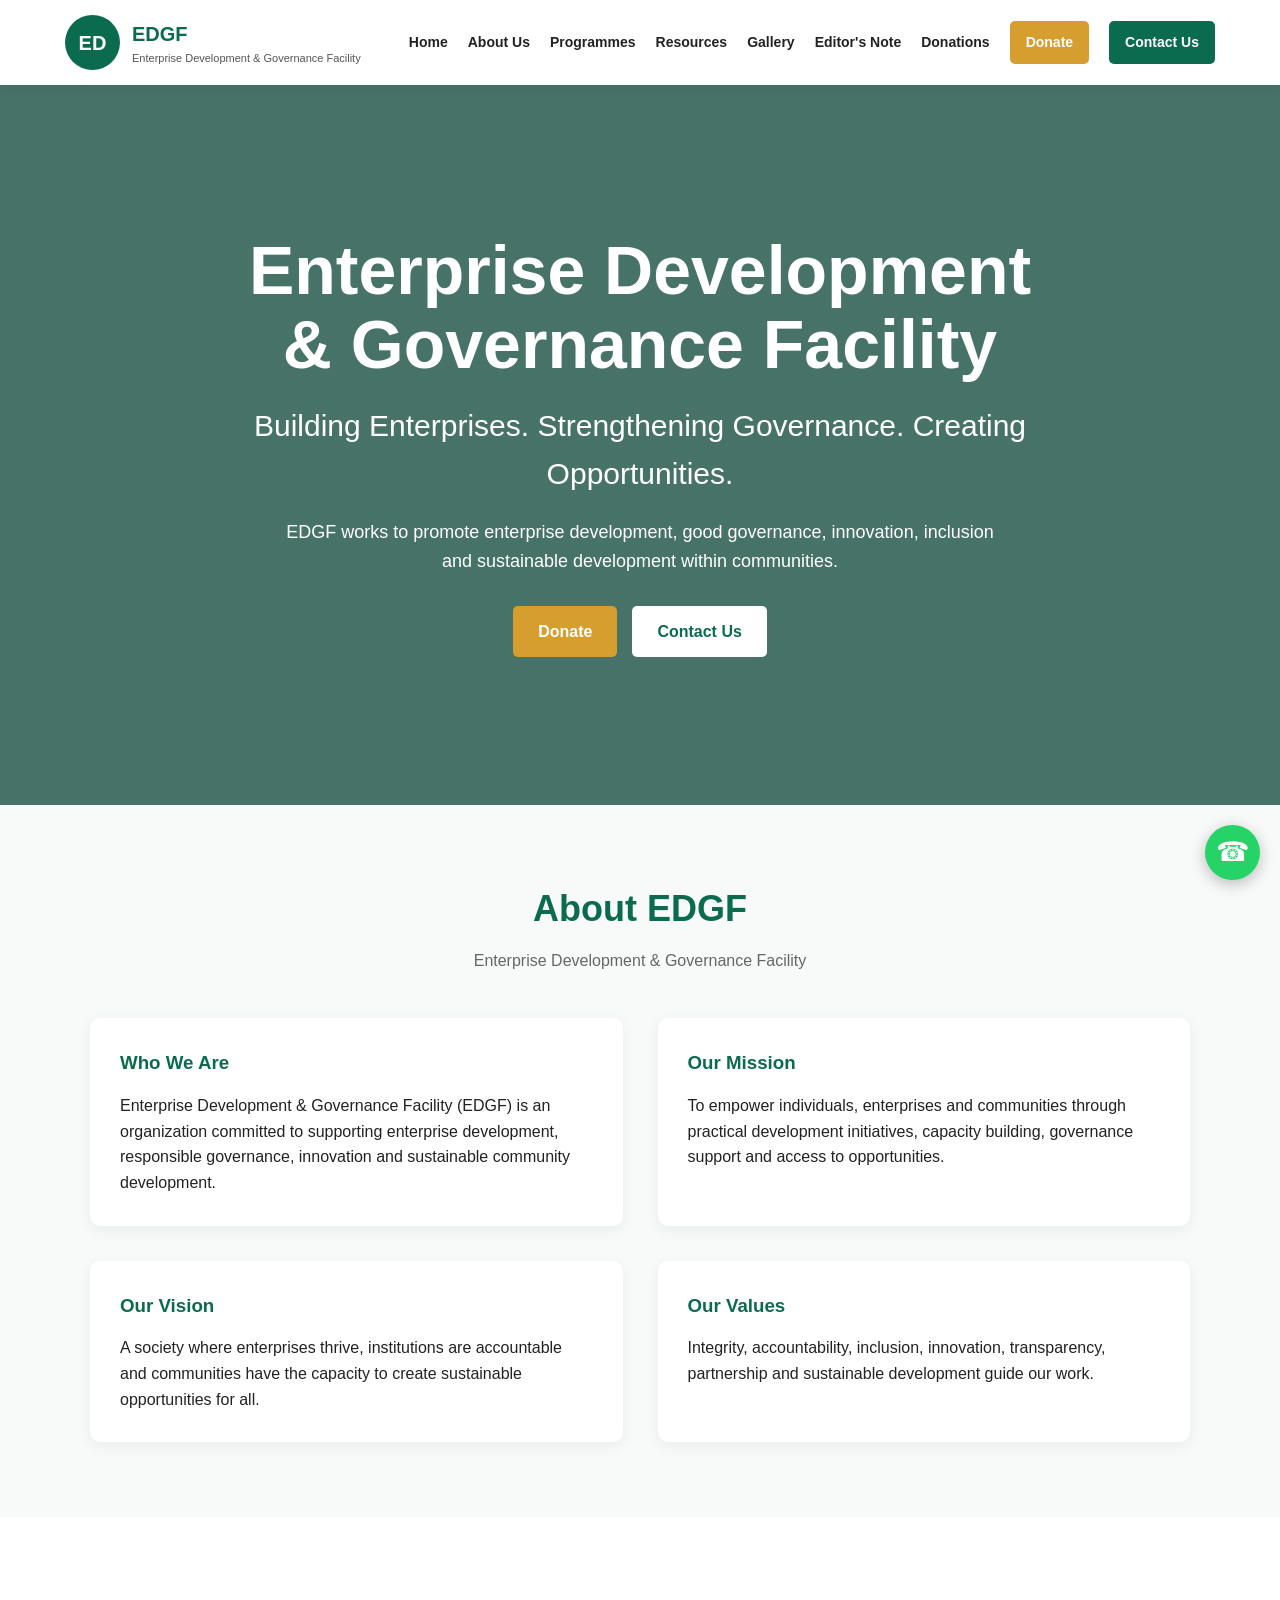
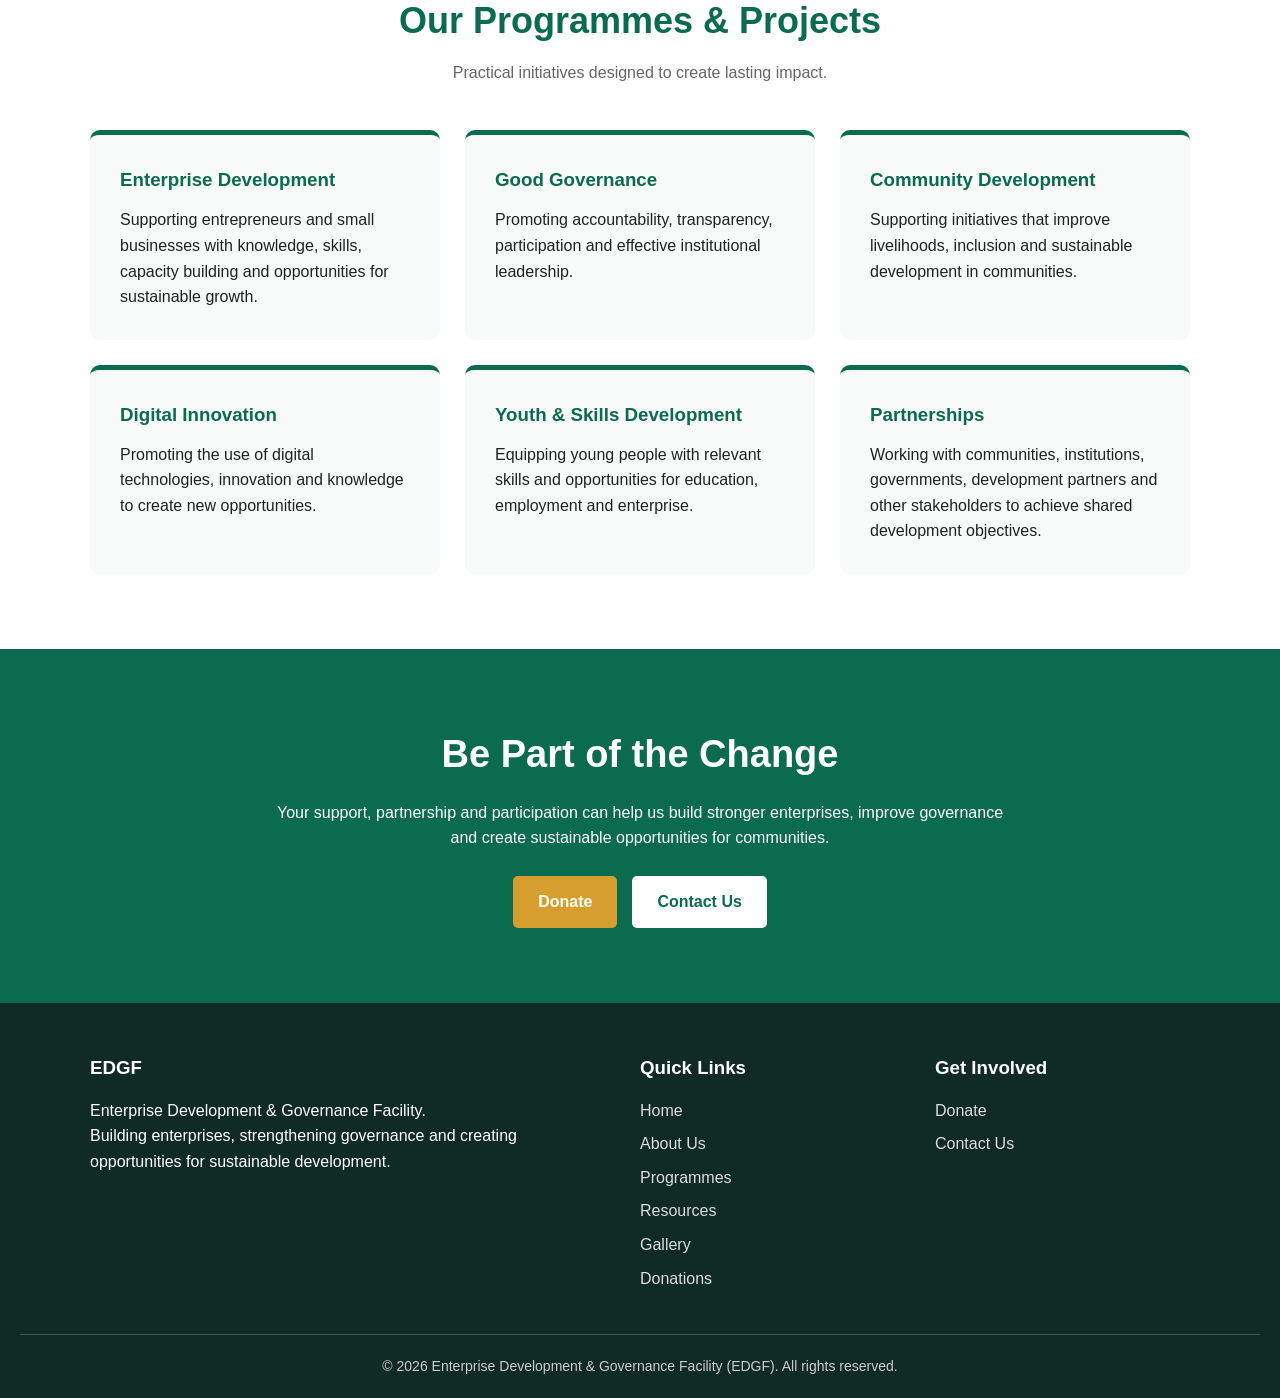
==== index.html @ 8c9f7e40 "Update index.html" ====
<!DOCTYPE html>
<html lang="en">
<head>
    <meta charset="UTF-8">
    <meta name="viewport" content="width=device-width, initial-scale=1.0">

    <title>Enterprise Development & Governance Facility | EDGF</title>

    <meta name="description" content="Enterprise Development & Governance Facility - promoting enterprise development, good governance, innovation and sustainable community development.">

    <style>
        * {
            margin: 0;
            padding: 0;
            box-sizing: border-box;
        }

        html {
            scroll-behavior: smooth;
        }

        body {
            font-family: Arial, Helvetica, sans-serif;
            line-height: 1.6;
            color: #222;
            background: #ffffff;
        }

        /* =========================
           HEADER
        ========================= */

        header {
            background: #ffffff;
            position: sticky;
            top: 0;
            z-index: 1000;
            box-shadow: 0 2px 10px rgba(0,0,0,0.08);
        }

        .header-container {
            max-width: 1200px;
            margin: auto;
            padding: 15px 25px;
            display: flex;
            align-items: center;
            justify-content: space-between;
        }

        .logo-area {
            display: flex;
            align-items: center;
            gap: 12px;
        }

        .logo {
            width: 55px;
            height: 55px;
            border-radius: 50%;
            background: #0b6b4f;
            color: white;
            display: flex;
            align-items: center;
            justify-content: center;
            font-size: 20px;
            font-weight: bold;
        }

        .brand {
            font-size: 20px;
            font-weight: bold;
            color: #0b6b4f;
        }

        .brand span {
            display: block;
            font-size: 11px;
            color: #555;
            font-weight: normal;
        }

        /* =========================
           NAVIGATION
        ========================= */

        nav {
            display: flex;
            align-items: center;
            gap: 20px;
        }

        nav a {
            text-decoration: none;
            color: #222;
            font-weight: 600;
            font-size: 14px;
            transition: 0.3s;
        }

        nav a:hover {
            color: #0b6b4f;
        }

        .cta {
            padding: 10px 16px;
            border-radius: 5px;
            color: white !important;
        }

        .donate {
            background: #d69e2e;
        }

        .contact {
            background: #0b6b4f;
        }

        .menu-toggle {
            display: none;
            font-size: 28px;
            cursor: pointer;
            border: none;
            background: transparent;
        }

        /* =========================
           HERO
        ========================= */

        .hero {
            min-height: 80vh;
            background:
                linear-gradient(rgba(0,60,45,0.72), rgba(0,60,45,0.72)),
                url("https://images.unsplash.com/photo-1529156069898-49953e39b3ac?auto=format&fit=crop&w=1600&q=80")
                center/cover no-repeat;

            display: flex;
            align-items: center;
            text-align: center;
            color: white;
            padding: 70px 20px;
        }

        .hero-content {
            max-width: 850px;
            margin: auto;
        }

        .hero h1 {
            font-size: clamp(38px, 6vw, 68px);
            line-height: 1.1;
            margin-bottom: 20px;
        }

        .hero h2 {
            font-size: clamp(20px, 3vw, 30px);
            font-weight: normal;
            margin-bottom: 20px;
        }

        .hero p {
            font-size: 18px;
            max-width: 720px;
            margin: auto auto 30px;
        }

        .hero-buttons {
            display: flex;
            justify-content: center;
            gap: 15px;
            flex-wrap: wrap;
        }

        .hero-buttons a {
            display: inline-block;
            padding: 13px 25px;
            border-radius: 5px;
            text-decoration: none;
            font-weight: bold;
        }

        .hero-donate {
            background: #d69e2e;
            color: white;
        }

        .hero-contact {
            background: white;
            color: #0b6b4f;
        }

        /* =========================
           GENERAL SECTIONS
        ========================= */

        section {
            padding: 75px 20px;
        }

        .container {
            max-width: 1100px;
            margin: auto;
        }

        .section-title {
            text-align: center;
            margin-bottom: 45px;
        }

        .section-title h2 {
            font-size: 36px;
            color: #0b6b4f;
            margin-bottom: 10px;
        }

        .section-title p {
            color: #666;
        }

        /* =========================
           ABOUT
        ========================= */

        .about {
            background: #f7faf9;
        }

        .about-grid {
            display: grid;
            grid-template-columns: repeat(2, 1fr);
            gap: 35px;
        }

        .about-card {
            background: white;
            padding: 30px;
            border-radius: 10px;
            box-shadow: 0 4px 15px rgba(0,0,0,0.06);
        }

        .about-card h3 {
            color: #0b6b4f;
            margin-bottom: 15px;
        }

        /* =========================
           PROGRAMMES
        ========================= */

        .programmes-grid {
            display: grid;
            grid-template-columns: repeat(3, 1fr);
            gap: 25px;
        }

        .programme-card {
            padding: 30px;
            border-radius: 10px;
            background: #f7faf9;
            border-top: 5px solid #0b6b4f;
            transition: 0.3s;
        }

        .programme-card:hover {
            transform: translateY(-5px);
            box-shadow: 0 8px 20px rgba(0,0,0,0.08);
        }

        .programme-card h3 {
            color: #0b6b4f;
            margin-bottom: 12px;
        }

        /* =========================
           CALL TO ACTION
        ========================= */

        .cta-section {
            background: #0b6b4f;
            color: white;
            text-align: center;
        }

        .cta-section h2 {
            font-size: 38px;
            margin-bottom: 15px;
        }

        .cta-section p {
            max-width: 750px;
            margin: 0 auto 25px;
        }

        /* =========================
           FOOTER
        ========================= */

        footer {
            background: #102a24;
            color: white;
            padding: 50px 20px 20px;
        }

        .footer-grid {
            max-width: 1100px;
            margin: auto;
            display: grid;
            grid-template-columns: 2fr 1fr 1fr;
            gap: 40px;
        }

        footer h3 {
            margin-bottom: 15px;
        }

        footer a {
            color: #ddd;
            text-decoration: none;
            display: block;
            margin-bottom: 8px;
        }

        footer a:hover {
            color: white;
        }

        .copyright {
            text-align: center;
            border-top: 1px solid rgba(255,255,255,0.2);
            margin-top: 35px;
            padding-top: 20px;
            font-size: 14px;
            color: #ccc;
        }

        /* =========================
           WHATSAPP
        ========================= */

        .whatsapp {
            position: fixed;
            right: 20px;
            bottom: 20px;
            width: 55px;
            height: 55px;
            border-radius: 50%;
            background: #25D366;
            color: white;
            display: flex;
            align-items: center;
            justify-content: center;
            text-decoration: none;
            font-size: 27px;
            z-index: 2000;
            box-shadow: 0 4px 15px rgba(0,0,0,0.25);
        }

        /* =========================
           MOBILE
        ========================= */

        @media (max-width: 850px) {

            .menu-toggle {
                display: block;
            }

            nav {
                display: none;
                position: absolute;
                top: 85px;
                left: 0;
                width: 100%;
                background: white;
                padding: 20px;
                flex-direction: column;
                box-shadow: 0 5px 15px rgba(0,0,0,0.1);
            }

            nav.active {
                display: flex;
            }

            nav a {
                width: 100%;
                text-align: center;
                padding: 10px;
            }

            .about-grid,
            .programmes-grid {
                grid-template-columns: 1fr;
            }

            .footer-grid {
                grid-template-columns: 1fr;
                text-align: center;
            }

            .hero {
                min-height: 75vh;
            }

            .hero p {
                font-size: 16px;
            }
        }
    </style>
</head>

<body>

<!-- =========================
     HEADER
========================= -->

<header>

    <div class="header-container">

        <div class="logo-area">
            <div class="logo">ED</div>

            <div class="brand">
                EDGF
                <span>Enterprise Development & Governance Facility</span>
            </div>
        </div>

        <button class="menu-toggle" onclick="toggleMenu()">☰</button>

        <nav id="mainNav">

            <a href="index.html">Home</a>

            <a href="about.html">About Us</a>

            <a href="programmes.html">Programmes</a>

            <a href="resources.html">Resources</a>

            <a href="gallery.html">Gallery</a>
            
            <a href="editors-note.html">Editor's Note</a>

            <a href="donations.html">Donations</a>

            <a href="donations.html" class="cta donate">Donate</a>

            <a href="contact.html" class="cta contact">Contact Us</a>

        </nav>

    </div>

</header>


<!-- =========================
     HERO
========================= -->

<section class="hero" id="home">

    <div class="hero-content">

        <h1>Enterprise Development & Governance Facility</h1>

        <h2>Building Enterprises. Strengthening Governance. Creating Opportunities.</h2>

        <p>
            EDGF works to promote enterprise development, good governance,
            innovation, inclusion and sustainable development within communities.
        </p>

        <div class="hero-buttons">

            <a href="donations.html" class="hero-donate">
                Donate
            </a>

            <a href="contact.html" class="hero-contact">
                Contact Us
            </a>

        </div>

    </div>

</section>


<!-- =========================
     ABOUT
========================= -->

<section class="about">

    <div class="container">

        <div class="section-title">
            <h2>About EDGF</h2>

            <p>
                Enterprise Development & Governance Facility
            </p>
        </div>

        <div class="about-grid">

            <div class="about-card">

                <h3>Who We Are</h3>

                <p>
                    Enterprise Development & Governance Facility (EDGF)
                    is an organization committed to supporting enterprise
                    development, responsible governance, innovation and
                    sustainable community development.
                </p>

            </div>

            <div class="about-card">

                <h3>Our Mission</h3>

                <p>
                    To empower individuals, enterprises and communities
                    through practical development initiatives, capacity
                    building, governance support and access to opportunities.
                </p>

            </div>

            <div class="about-card">

                <h3>Our Vision</h3>

                <p>
                    A society where enterprises thrive, institutions are
                    accountable and communities have the capacity to create
                    sustainable opportunities for all.
                </p>

            </div>

            <div class="about-card">

                <h3>Our Values</h3>

                <p>
                    Integrity, accountability, inclusion, innovation,
                    transparency, partnership and sustainable development
                    guide our work.
                </p>

            </div>

        </div>

    </div>

</section>


<!-- =========================
     PROGRAMMES
========================= -->

<section>

    <div class="container">

        <div class="section-title">

            <h2>Our Programmes & Projects</h2>

            <p>
                Practical initiatives designed to create lasting impact.
            </p>

        </div>

        <div class="programmes-grid">

            <div class="programme-card">

                <h3>Enterprise Development</h3>

                <p>
                    Supporting entrepreneurs and small businesses with
                    knowledge, skills, capacity building and opportunities
                    for sustainable growth.
                </p>

            </div>

            <div class="programme-card">

                <h3>Good Governance</h3>

                <p>
                    Promoting accountability, transparency, participation
                    and effective institutional leadership.
                </p>

            </div>

            <div class="programme-card">

                <h3>Community Development</h3>

                <p>
                    Supporting initiatives that improve livelihoods,
                    inclusion and sustainable development in communities.
                </p>

            </div>

            <div class="programme-card">

                <h3>Digital Innovation</h3>

                <p>
                    Promoting the use of digital technologies, innovation
                    and knowledge to create new opportunities.
                </p>

            </div>

            <div class="programme-card">

                <h3>Youth & Skills Development</h3>

                <p>
                    Equipping young people with relevant skills and
                    opportunities for education, employment and enterprise.
                </p>

            </div>

            <div class="programme-card">

                <h3>Partnerships</h3>

                <p>
                    Working with communities, institutions, governments,
                    development partners and other stakeholders to achieve
                    shared development objectives.
                </p>

            </div>

        </div>

    </div>

</section>


<!-- =========================
     CALL TO ACTION
========================= -->

<section class="cta-section">

    <div class="container">

        <h2>Be Part of the Change</h2>

        <p>
            Your support, partnership and participation can help us build
            stronger enterprises, improve governance and create sustainable
            opportunities for communities.
        </p>

        <div class="hero-buttons">

            <a href="donations.html" class="hero-donate">
                Donate
            </a>

            <a href="contact.html" class="hero-contact">
                Contact Us
            </a>

        </div>

    </div>

</section>


<!-- =========================
     FOOTER
========================= -->

<footer>

    <div class="footer-grid">

        <div>

            <h3>EDGF</h3>

            <p>
                Enterprise Development & Governance Facility.
            </p>

            <p>
                Building enterprises, strengthening governance and creating
                opportunities for sustainable development.
            </p>

        </div>


        <div>

            <h3>Quick Links</h3>

            <a href="index.html">Home</a>

            <a href="about.html">About Us</a>

            <a href="programmes.html">Programmes</a>

            <a href="resources.html">Resources</a>

            <a href="gallery.html">Gallery</a>

            <a href="donations.html">Donations</a>

        </div>


        <div>

            <h3>Get Involved</h3>

            <a href="donations.html">Donate</a>

            <a href="contact.html">Contact Us</a>

        </div>

    </div>


    <div class="copyright">

        © 2026 Enterprise Development & Governance Facility (EDGF).
        All rights reserved.

    </div>

</footer>


<!-- =========================
     WHATSAPP
========================= -->

<a
    class="whatsapp"
    href="https://wa.me/"
    target="_blank"
    aria-label="Contact EDGF on WhatsApp"
>
    ☎
</a>


<!-- =========================
     JAVASCRIPT
========================= -->

<script>

function toggleMenu() {

    const nav = document.getElementById("mainNav");

    nav.classList.toggle("active");

}

</script>

</body>
</html>
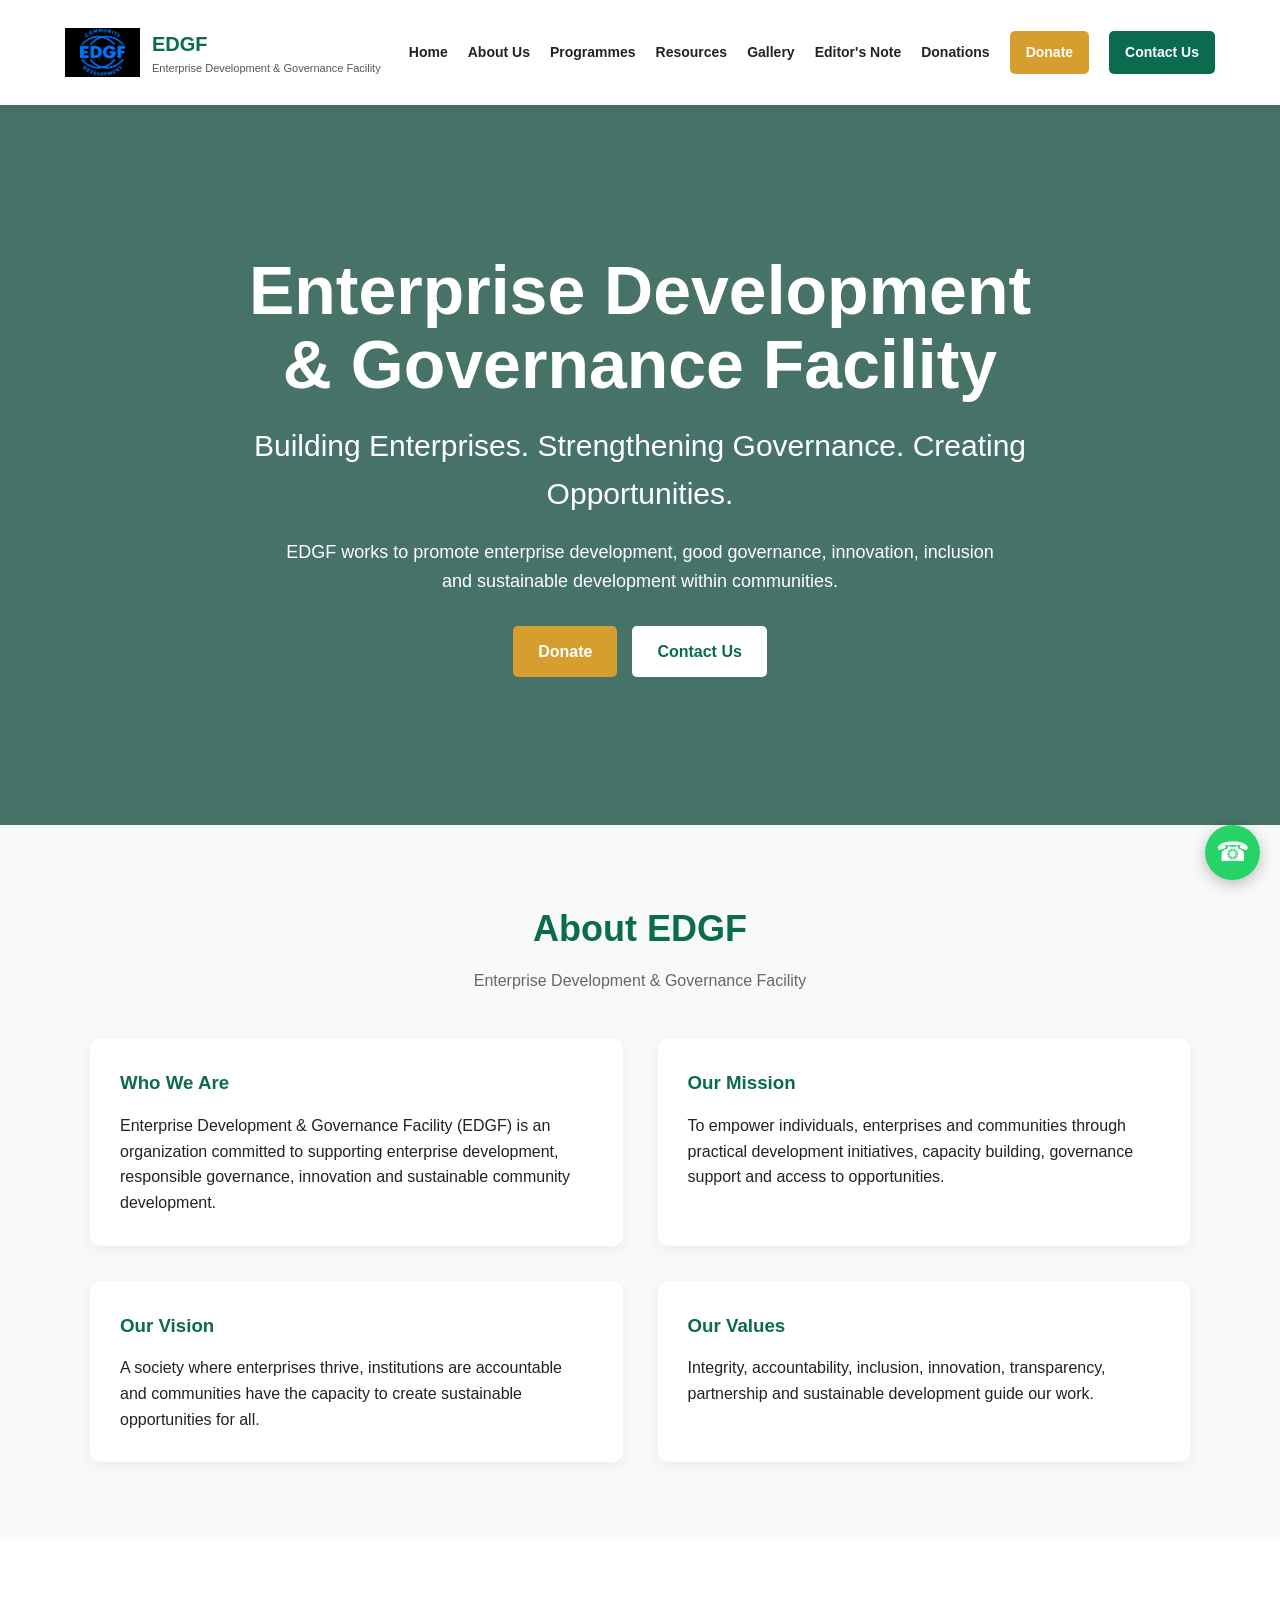
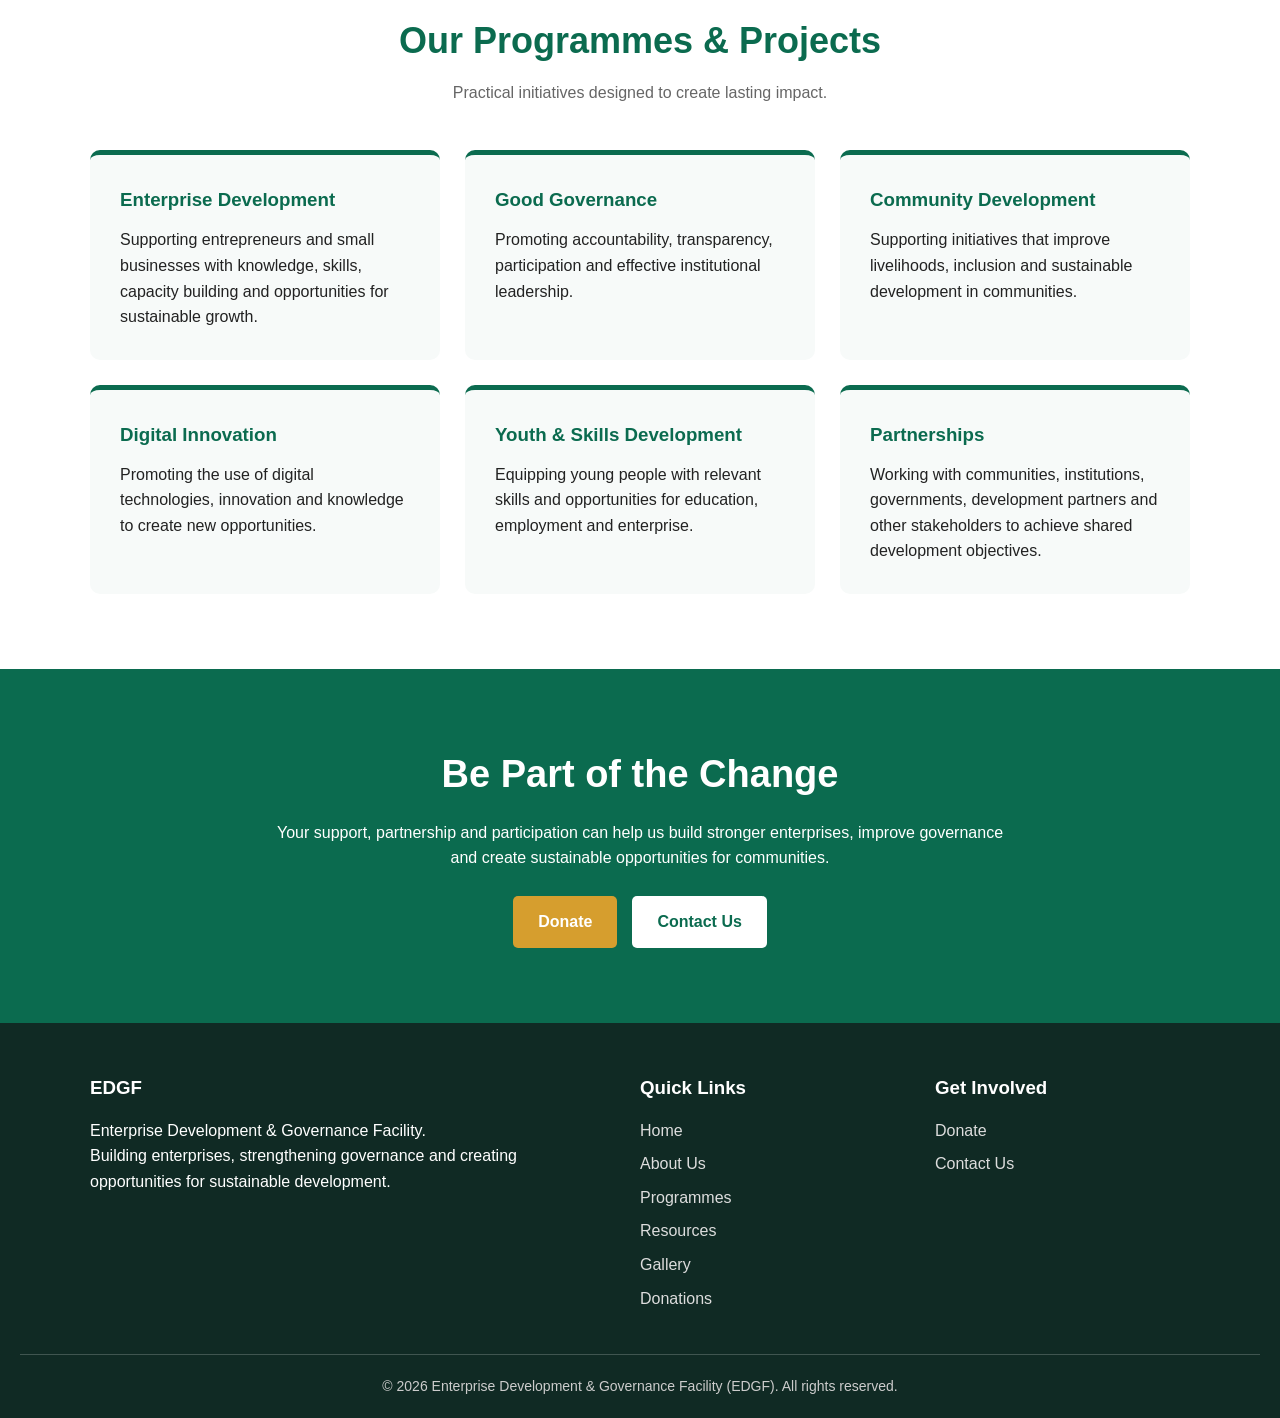
==== commit 0ceccebf: "Update index.html" ====
--- a/index.html
+++ b/index.html
@@ -1,4 +1,3 @@
-
 <!DOCTYPE html>
 <html lang="en">
 <head>
@@ -55,16 +54,10 @@
         }
 
         .logo {
-            width: 55px;
-            height: 55px;
-            border-radius: 50%;
-            background: #0b6b4f;
-            color: white;
-            display: flex;
-            align-items: center;
-            justify-content: center;
-            font-size: 20px;
-            font-weight: bold;
+            width: 75px;
+            height: 75px;
+            object-fit: contain;
+            display: block;
         }
 
         .brand {
@@ -420,12 +413,14 @@
     <div class="header-container">
 
         <div class="logo-area">
-            <div class="logo">ED</div>
+
+            <img src="edgf-logo.png" alt="EDGF Logo" class="logo">
 
             <div class="brand">
                 EDGF
                 <span>Enterprise Development & Governance Facility</span>
             </div>
+
         </div>
 
         <button class="menu-toggle" onclick="toggleMenu()">☰</button>
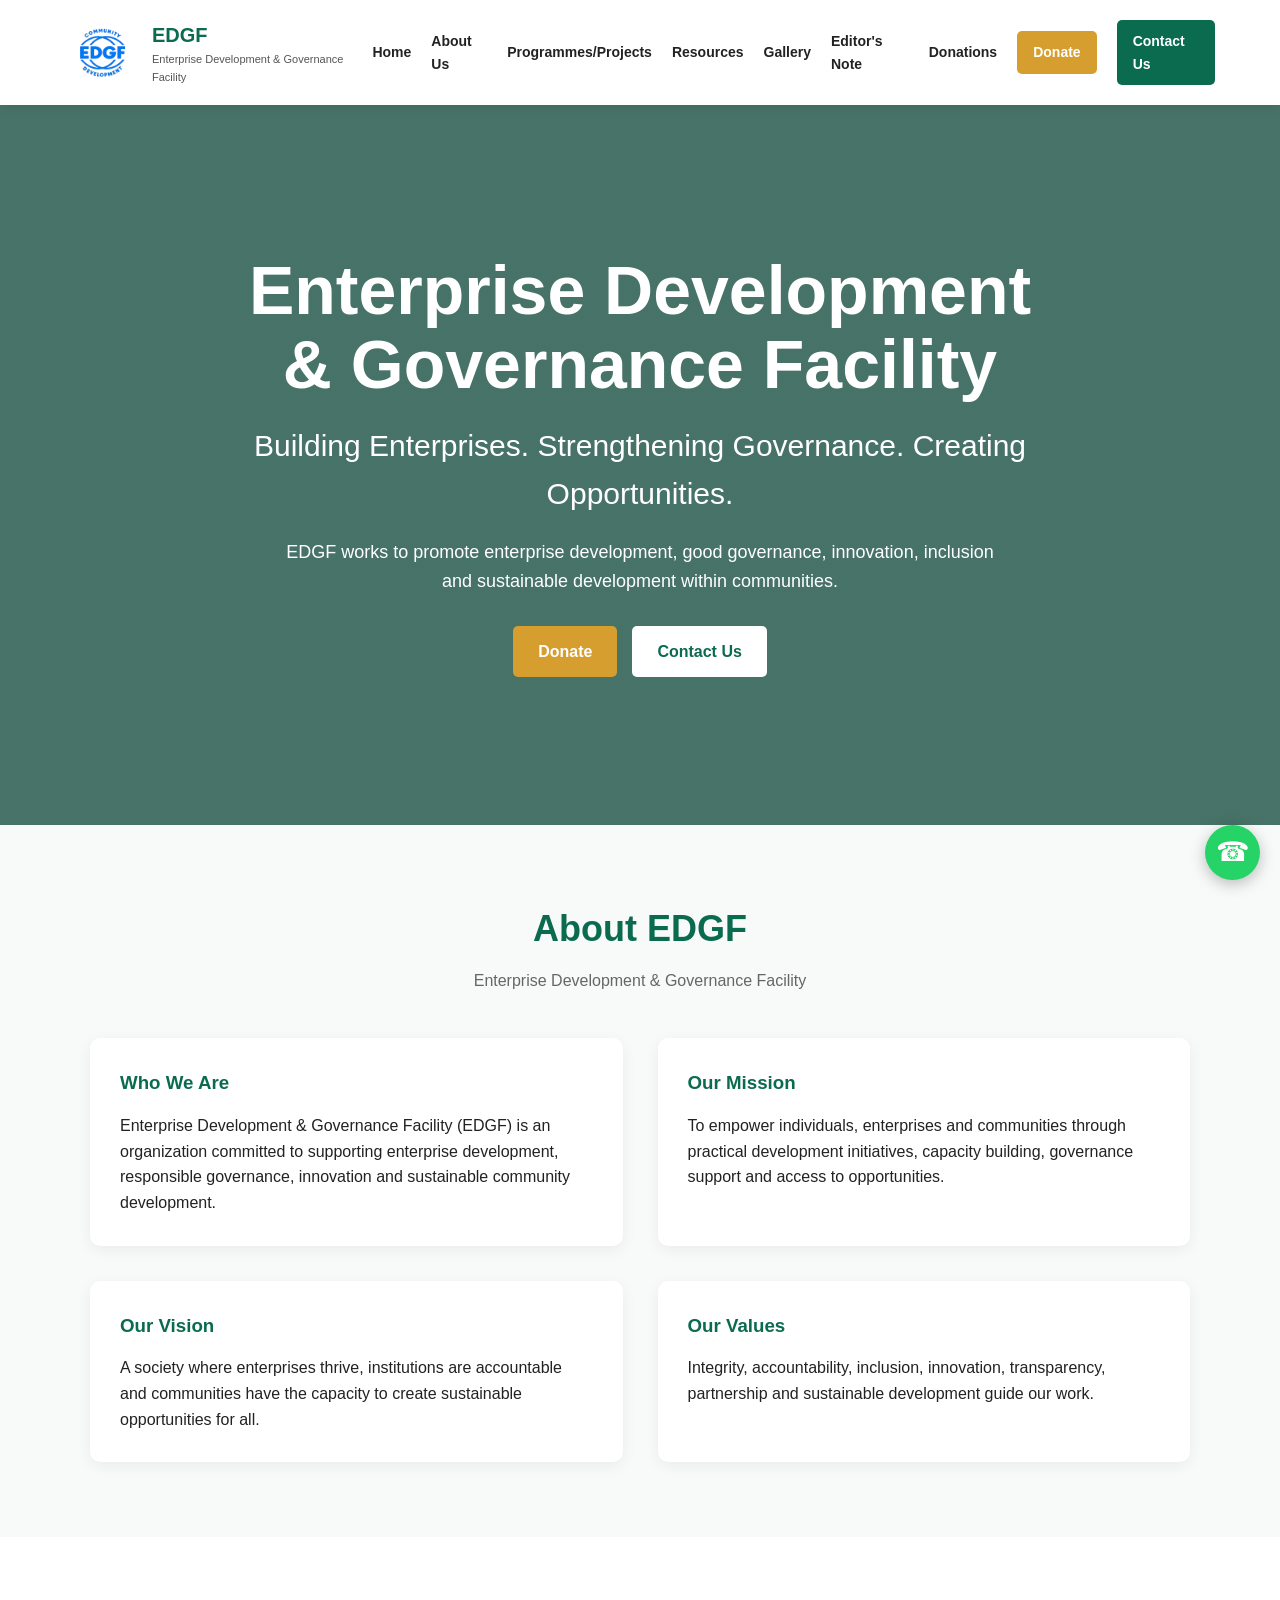
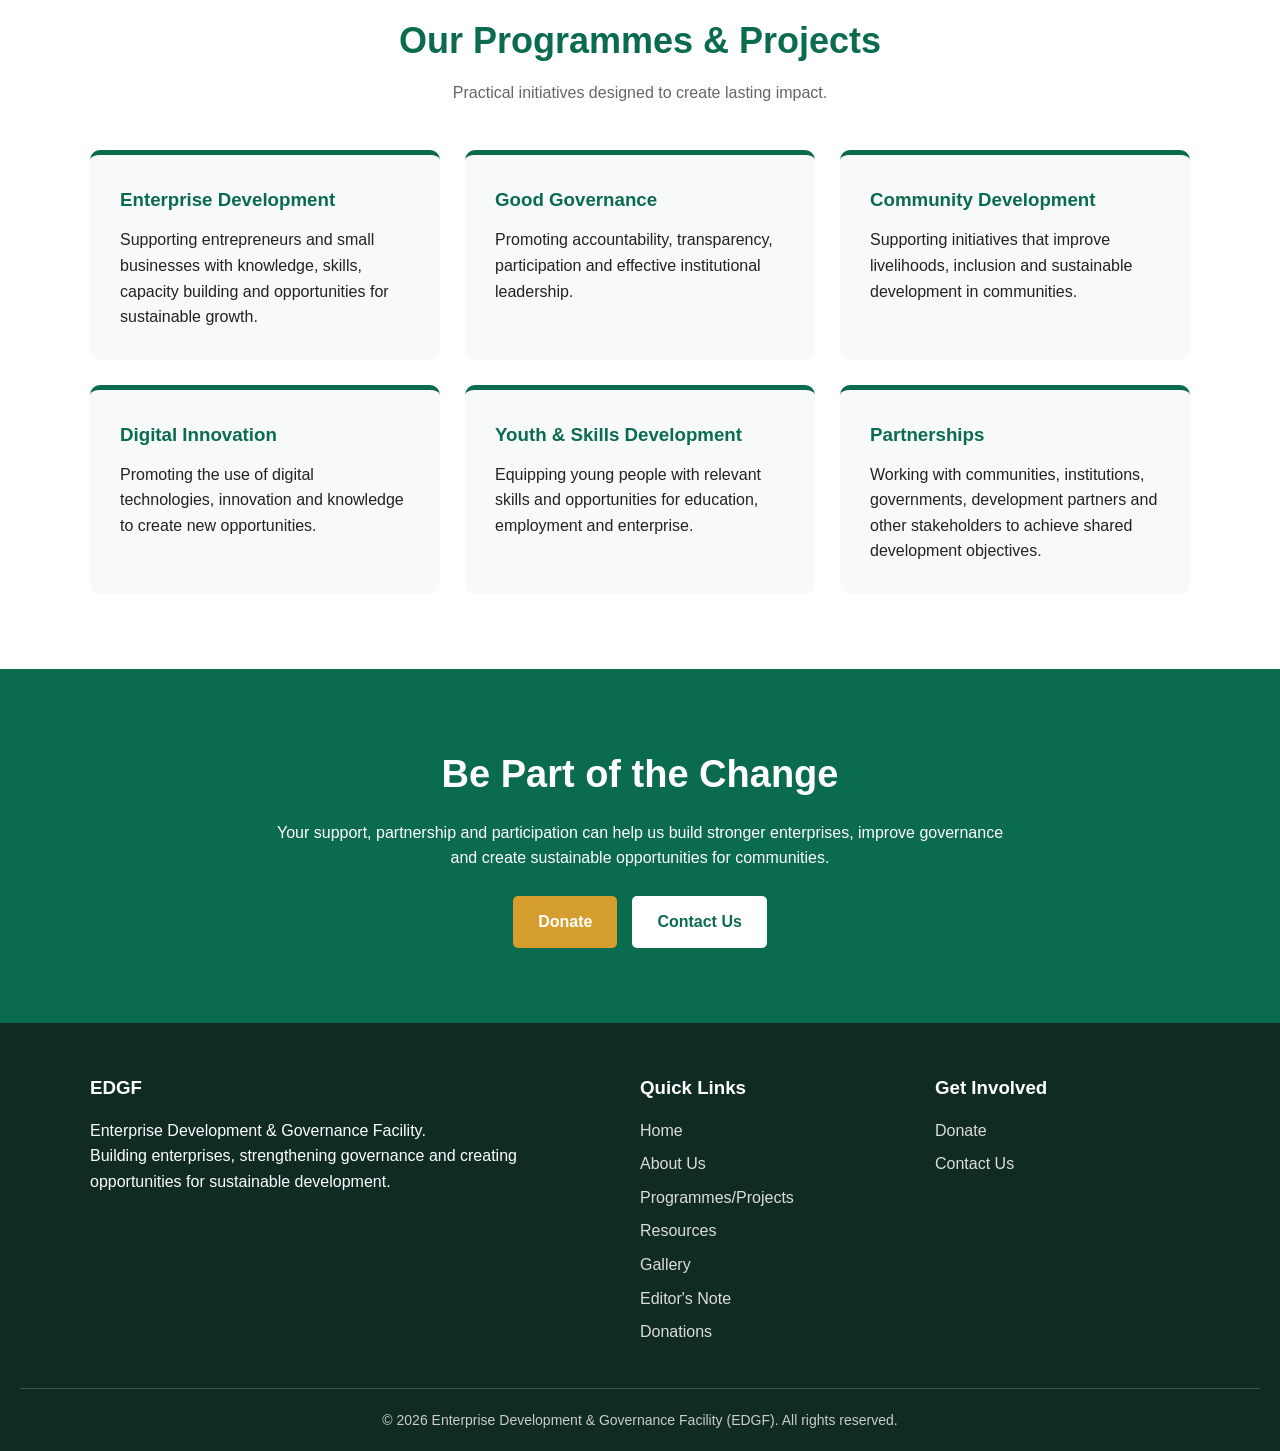
==== commit b4aa6aa5: "Update index.html" ====
--- a/index.html
+++ b/index.html
@@ -400,6 +400,7 @@
             }
         }
     </style>
+    <link rel="stylesheet" href="style.css">
 </head>
 
 <body>
@@ -408,48 +409,7 @@
      HEADER
 ========================= -->
 
-<header>
-
-    <div class="header-container">
-
-        <div class="logo-area">
-
-            <img src="edgf-logo.png" alt="EDGF Logo" class="logo">
-
-            <div class="brand">
-                EDGF
-                <span>Enterprise Development & Governance Facility</span>
-            </div>
-
-        </div>
-
-        <button class="menu-toggle" onclick="toggleMenu()">☰</button>
-
-        <nav id="mainNav">
-
-            <a href="index.html">Home</a>
-
-            <a href="about.html">About Us</a>
-
-            <a href="programmes.html">Programmes</a>
-
-            <a href="resources.html">Resources</a>
-
-            <a href="gallery.html">Gallery</a>
-            
-            <a href="editors-note.html">Editor's Note</a>
-
-            <a href="donations.html">Donations</a>
-
-            <a href="donations.html" class="cta donate">Donate</a>
-
-            <a href="contact.html" class="cta contact">Contact Us</a>
-
-        </nav>
-
-    </div>
-
-</header>
+<div id="header-placeholder"></div>
 
 
 <!-- =========================
@@ -692,66 +652,7 @@
      FOOTER
 ========================= -->
 
-<footer>
-
-    <div class="footer-grid">
-
-        <div>
-
-            <h3>EDGF</h3>
-
-            <p>
-                Enterprise Development & Governance Facility.
-            </p>
-
-            <p>
-                Building enterprises, strengthening governance and creating
-                opportunities for sustainable development.
-            </p>
-
-        </div>
-
-
-        <div>
-
-            <h3>Quick Links</h3>
-
-            <a href="index.html">Home</a>
-
-            <a href="about.html">About Us</a>
-
-            <a href="programmes.html">Programmes</a>
-
-            <a href="resources.html">Resources</a>
-
-            <a href="gallery.html">Gallery</a>
-
-            <a href="donations.html">Donations</a>
-
-        </div>
-
-
-        <div>
-
-            <h3>Get Involved</h3>
-
-            <a href="donations.html">Donate</a>
-
-            <a href="contact.html">Contact Us</a>
-
-        </div>
-
-    </div>
-
-
-    <div class="copyright">
-
-        © 2026 Enterprise Development & Governance Facility (EDGF).
-        All rights reserved.
-
-    </div>
-
-</footer>
+<div id="footer-placeholder"></div>
 
 
 <!-- =========================
@@ -772,17 +673,7 @@
      JAVASCRIPT
 ========================= -->
 
-<script>
-
-function toggleMenu() {
-
-    const nav = document.getElementById("mainNav");
-
-    nav.classList.toggle("active");
-
-}
-
-</script>
+<script src="script.js"></script>
 
 </body>
 </html>
--- a/style.css
+++ b/style.css
@@ -0,0 +1,171 @@
+/* =========================
+   CENTRAL EDGF HEADER
+========================= */
+
+header {
+    background: #ffffff;
+    position: sticky;
+    top: 0;
+    z-index: 1000;
+    box-shadow: 0 2px 10px rgba(0,0,0,0.08);
+}
+
+.header-container {
+    max-width: 1200px;
+    margin: auto;
+    padding: 15px 25px;
+    display: flex;
+    align-items: center;
+    justify-content: space-between;
+}
+
+.logo-area {
+    display: flex;
+    align-items: center;
+    gap: 12px;
+}
+
+.site-logo {
+    width: 75px;
+    height: 75px;
+    object-fit: contain;
+    display: block;
+}
+
+.brand {
+    font-size: 20px;
+    font-weight: bold;
+    color: #0b6b4f;
+}
+
+.brand span {
+    display: block;
+    font-size: 11px;
+    color: #555;
+    font-weight: normal;
+}
+
+/* =========================
+   NAVIGATION
+========================= */
+
+nav {
+    display: flex;
+    align-items: center;
+    gap: 20px;
+}
+
+nav a {
+    text-decoration: none;
+    color: #222;
+    font-weight: 600;
+    font-size: 14px;
+    transition: 0.3s;
+}
+
+nav a:hover {
+    color: #0b6b4f;
+}
+
+.cta {
+    padding: 10px 16px;
+    border-radius: 5px;
+    color: white !important;
+}
+
+.donate {
+    background: #d69e2e;
+}
+
+.contact {
+    background: #0b6b4f;
+}
+
+.menu-toggle {
+    display: none;
+    font-size: 28px;
+    cursor: pointer;
+    border: none;
+    background: transparent;
+}
+
+/* =========================
+   CENTRAL FOOTER
+========================= */
+
+footer {
+    background: #102a24;
+    color: white;
+    padding: 50px 20px 20px;
+}
+
+.footer-grid {
+    max-width: 1100px;
+    margin: auto;
+    display: grid;
+    grid-template-columns: 2fr 1fr 1fr;
+    gap: 40px;
+}
+
+footer h3 {
+    margin-bottom: 15px;
+}
+
+footer a {
+    color: #ddd;
+    text-decoration: none;
+    display: block;
+    margin-bottom: 8px;
+}
+
+footer a:hover {
+    color: white;
+}
+
+.copyright {
+    text-align: center;
+    border-top: 1px solid rgba(255,255,255,0.2);
+    margin-top: 35px;
+    padding-top: 20px;
+    font-size: 14px;
+    color: #ccc;
+}
+
+/* =========================
+   MOBILE HEADER
+========================= */
+
+@media (max-width: 850px) {
+
+    .menu-toggle {
+        display: block;
+    }
+
+    nav {
+        display: none;
+        position: absolute;
+        top: 105px;
+        left: 0;
+        width: 100%;
+        background: white;
+        padding: 20px;
+        flex-direction: column;
+        box-shadow: 0 5px 15px rgba(0,0,0,0.1);
+    }
+
+    nav.active {
+        display: flex;
+    }
+
+    nav a {
+        width: 100%;
+        text-align: center;
+        padding: 10px;
+    }
+
+    .footer-grid {
+        grid-template-columns: 1fr;
+        text-align: center;
+    }
+
+}
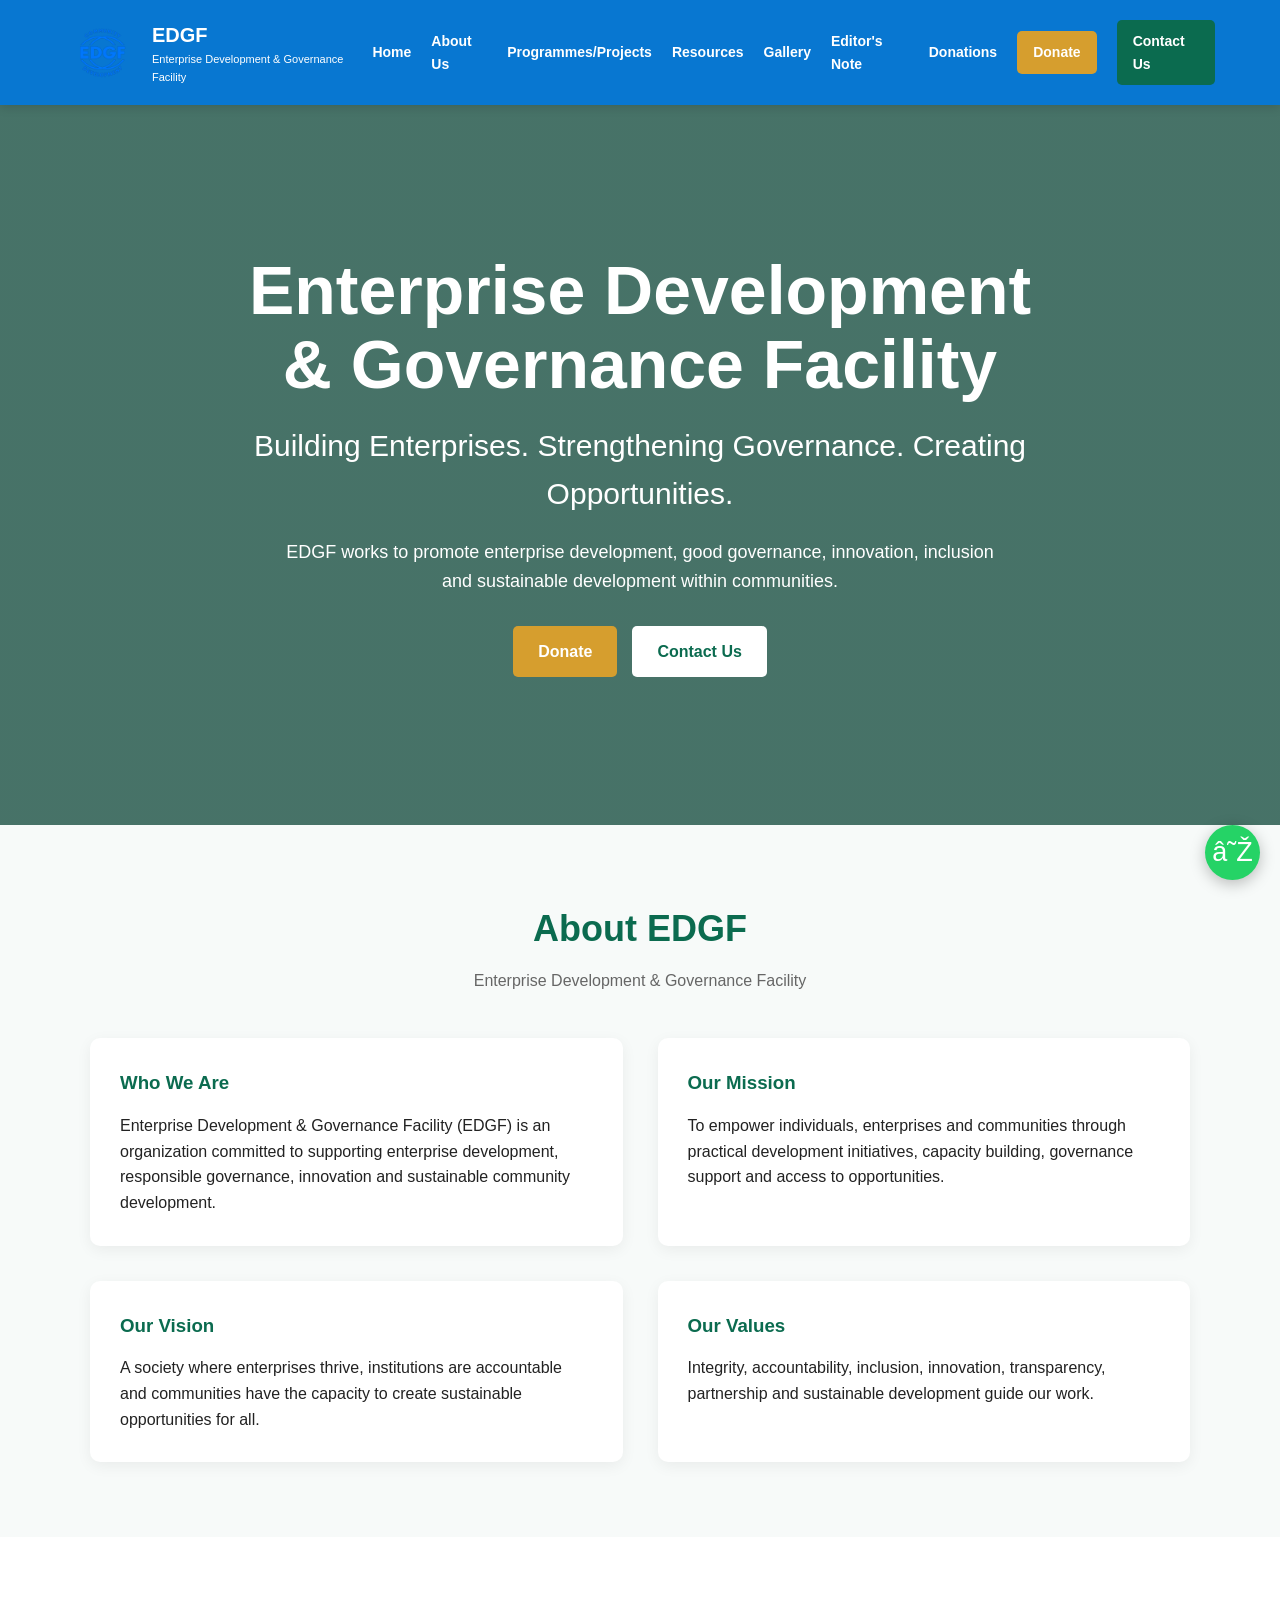
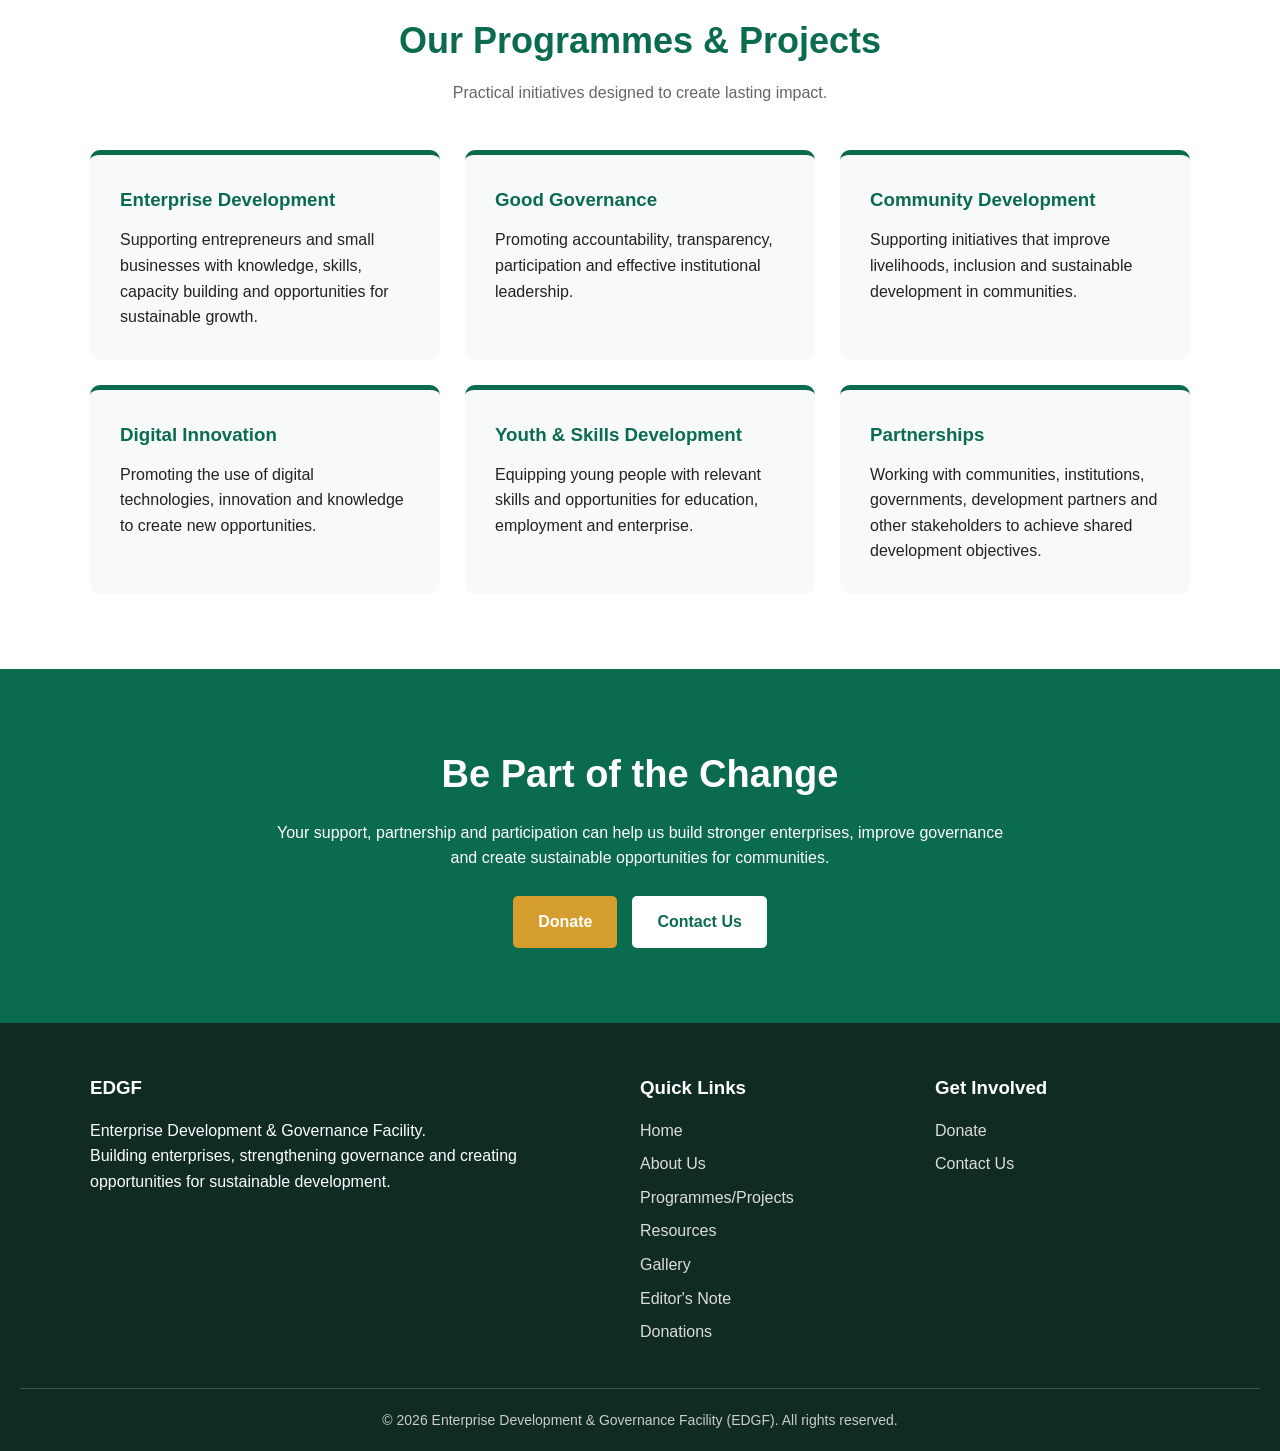
==== commit d570ee67: "Update index.html" ====
--- a/index.html
+++ b/index.html
@@ -1,5 +1,5 @@
 <!DOCTYPE html>
-<html lang="en">
+<html lang="en
 <head>
     <meta charset="UTF-8">
     <meta name="viewport" content="width=device-width, initial-scale=1.0">
--- a/style.css
+++ b/style.css
@@ -3,11 +3,11 @@
 ========================= */
 
 header {
-    background: #ffffff;
+    background: #0877D1;
     position: sticky;
     top: 0;
     z-index: 1000;
-    box-shadow: 0 2px 10px rgba(0,0,0,0.08);
+    box-shadow: 0 2px 10px rgba(0,0,0,0.15);
 }
 
 .header-container {
@@ -35,13 +35,13 @@
 .brand {
     font-size: 20px;
     font-weight: bold;
-    color: #0b6b4f;
+    color: white;
 }
 
 .brand span {
     display: block;
     font-size: 11px;
-    color: #555;
+    color: white;
     font-weight: normal;
 }
 
@@ -57,14 +57,14 @@
 
 nav a {
     text-decoration: none;
-    color: #222;
+    color: white;
     font-weight: 600;
     font-size: 14px;
     transition: 0.3s;
 }
 
 nav a:hover {
-    color: #0b6b4f;
+    color: #d69e2e;
 }
 
 .cta {
@@ -84,6 +84,7 @@
 .menu-toggle {
     display: none;
     font-size: 28px;
+    color: white;
     cursor: pointer;
     border: none;
     background: transparent;
@@ -147,10 +148,10 @@
         top: 105px;
         left: 0;
         width: 100%;
-        background: white;
+        background: #0877D1;
         padding: 20px;
         flex-direction: column;
-        box-shadow: 0 5px 15px rgba(0,0,0,0.1);
+        box-shadow: 0 5px 15px rgba(0,0,0,0.15);
     }
 
     nav.active {
@@ -161,6 +162,7 @@
         width: 100%;
         text-align: center;
         padding: 10px;
+        color: white;
     }
 
     .footer-grid {
@@ -168,4 +170,17 @@
         text-align: center;
     }
 
+    .site-logo {
+        width: 65px;
+        height: 65px;
+    }
+
+    .brand {
+        font-size: 17px;
+    }
+
+    .brand span {
+        font-size: 10px;
+    }
+
 }
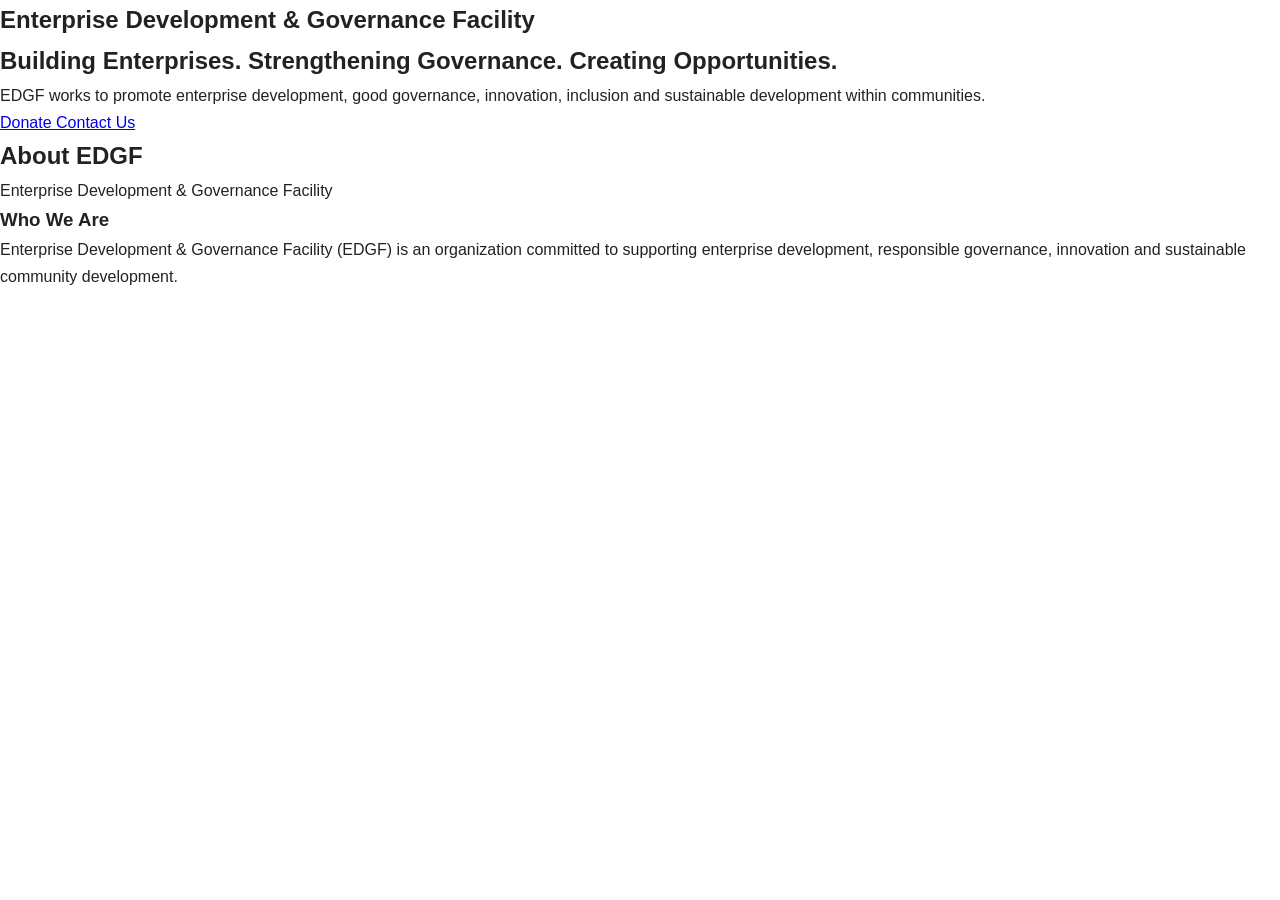
==== commit f33bdf15: "Update index.html" ====
--- a/index.html
+++ b/index.html
@@ -1,412 +1,28 @@
 <!DOCTYPE html>
-<html lang="en
+<html lang="en">
+
 <head>
+
     <meta charset="UTF-8">
-    <meta name="viewport" content="width=device-width, initial-scale=1.0">
+
+    <meta name="viewport"
+          content="width=device-width, initial-scale=1.0">
 
     <title>Enterprise Development & Governance Facility | EDGF</title>
 
-    <meta name="description" content="Enterprise Development & Governance Facility - promoting enterprise development, good governance, innovation and sustainable community development.">
+    <meta name="description"
+          content="Enterprise Development & Governance Facility - promoting enterprise development, good governance, innovation and sustainable community development.">
 
-    <style>
-        * {
-            margin: 0;
-            padding: 0;
-            box-sizing: border-box;
-        }
+    <link rel="stylesheet" href="style.css">
 
-        html {
-            scroll-behavior: smooth;
-        }
+</head>
 
-        body {
-            font-family: Arial, Helvetica, sans-serif;
-            line-height: 1.6;
-            color: #222;
-            background: #ffffff;
-        }
-
-        /* =========================
-           HEADER
-        ========================= */
-
-        header {
-            background: #ffffff;
-            position: sticky;
-            top: 0;
-            z-index: 1000;
-            box-shadow: 0 2px 10px rgba(0,0,0,0.08);
-        }
-
-        .header-container {
-            max-width: 1200px;
-            margin: auto;
-            padding: 15px 25px;
-            display: flex;
-            align-items: center;
-            justify-content: space-between;
-        }
-
-        .logo-area {
-            display: flex;
-            align-items: center;
-            gap: 12px;
-        }
-
-        .logo {
-            width: 75px;
-            height: 75px;
-            object-fit: contain;
-            display: block;
-        }
-
-        .brand {
-            font-size: 20px;
-            font-weight: bold;
-            color: #0b6b4f;
-        }
-
-        .brand span {
-            display: block;
-            font-size: 11px;
-            color: #555;
-            font-weight: normal;
-        }
-
-        /* =========================
-           NAVIGATION
-        ========================= */
-
-        nav {
-            display: flex;
-            align-items: center;
-            gap: 20px;
-        }
-
-        nav a {
-            text-decoration: none;
-            color: #222;
-            font-weight: 600;
-            font-size: 14px;
-            transition: 0.3s;
-        }
-
-        nav a:hover {
-            color: #0b6b4f;
-        }
-
-        .cta {
-            padding: 10px 16px;
-            border-radius: 5px;
-            color: white !important;
-        }
-
-        .donate {
-            background: #d69e2e;
-        }
-
-        .contact {
-            background: #0b6b4f;
-        }
-
-        .menu-toggle {
-            display: none;
-            font-size: 28px;
-            cursor: pointer;
-            border: none;
-            background: transparent;
-        }
-
-        /* =========================
-           HERO
-        ========================= */
-
-        .hero {
-            min-height: 80vh;
-            background:
-                linear-gradient(rgba(0,60,45,0.72), rgba(0,60,45,0.72)),
-                url("https://images.unsplash.com/photo-1529156069898-49953e39b3ac?auto=format&fit=crop&w=1600&q=80")
-                center/cover no-repeat;
-
-            display: flex;
-            align-items: center;
-            text-align: center;
-            color: white;
-            padding: 70px 20px;
-        }
-
-        .hero-content {
-            max-width: 850px;
-            margin: auto;
-        }
-
-        .hero h1 {
-            font-size: clamp(38px, 6vw, 68px);
-            line-height: 1.1;
-            margin-bottom: 20px;
-        }
-
-        .hero h2 {
-            font-size: clamp(20px, 3vw, 30px);
-            font-weight: normal;
-            margin-bottom: 20px;
-        }
-
-        .hero p {
-            font-size: 18px;
-            max-width: 720px;
-            margin: auto auto 30px;
-        }
-
-        .hero-buttons {
-            display: flex;
-            justify-content: center;
-            gap: 15px;
-            flex-wrap: wrap;
-        }
-
-        .hero-buttons a {
-            display: inline-block;
-            padding: 13px 25px;
-            border-radius: 5px;
-            text-decoration: none;
-            font-weight: bold;
-        }
-
-        .hero-donate {
-            background: #d69e2e;
-            color: white;
-        }
-
-        .hero-contact {
-            background: white;
-            color: #0b6b4f;
-        }
-
-        /* =========================
-           GENERAL SECTIONS
-        ========================= */
-
-        section {
-            padding: 75px 20px;
-        }
-
-        .container {
-            max-width: 1100px;
-            margin: auto;
-        }
-
-        .section-title {
-            text-align: center;
-            margin-bottom: 45px;
-        }
-
-        .section-title h2 {
-            font-size: 36px;
-            color: #0b6b4f;
-            margin-bottom: 10px;
-        }
-
-        .section-title p {
-            color: #666;
-        }
-
-        /* =========================
-           ABOUT
-        ========================= */
-
-        .about {
-            background: #f7faf9;
-        }
-
-        .about-grid {
-            display: grid;
-            grid-template-columns: repeat(2, 1fr);
-            gap: 35px;
-        }
-
-        .about-card {
-            background: white;
-            padding: 30px;
-            border-radius: 10px;
-            box-shadow: 0 4px 15px rgba(0,0,0,0.06);
-        }
-
-        .about-card h3 {
-            color: #0b6b4f;
-            margin-bottom: 15px;
-        }
-
-        /* =========================
-           PROGRAMMES
-        ========================= */
-
-        .programmes-grid {
-            display: grid;
-            grid-template-columns: repeat(3, 1fr);
-            gap: 25px;
-        }
-
-        .programme-card {
-            padding: 30px;
-            border-radius: 10px;
-            background: #f7faf9;
-            border-top: 5px solid #0b6b4f;
-            transition: 0.3s;
-        }
-
-        .programme-card:hover {
-            transform: translateY(-5px);
-            box-shadow: 0 8px 20px rgba(0,0,0,0.08);
-        }
-
-        .programme-card h3 {
-            color: #0b6b4f;
-            margin-bottom: 12px;
-        }
-
-        /* =========================
-           CALL TO ACTION
-        ========================= */
-
-        .cta-section {
-            background: #0b6b4f;
-            color: white;
-            text-align: center;
-        }
-
-        .cta-section h2 {
-            font-size: 38px;
-            margin-bottom: 15px;
-        }
-
-        .cta-section p {
-            max-width: 750px;
-            margin: 0 auto 25px;
-        }
-
-        /* =========================
-           FOOTER
-        ========================= */
-
-        footer {
-            background: #102a24;
-            color: white;
-            padding: 50px 20px 20px;
-        }
-
-        .footer-grid {
-            max-width: 1100px;
-            margin: auto;
-            display: grid;
-            grid-template-columns: 2fr 1fr 1fr;
-            gap: 40px;
-        }
-
-        footer h3 {
-            margin-bottom: 15px;
-        }
-
-        footer a {
-            color: #ddd;
-            text-decoration: none;
-            display: block;
-            margin-bottom: 8px;
-        }
-
-        footer a:hover {
-            color: white;
-        }
-
-        .copyright {
-            text-align: center;
-            border-top: 1px solid rgba(255,255,255,0.2);
-            margin-top: 35px;
-            padding-top: 20px;
-            font-size: 14px;
-            color: #ccc;
-        }
-
-        /* =========================
-           WHATSAPP
-        ========================= */
-
-        .whatsapp {
-            position: fixed;
-            right: 20px;
-            bottom: 20px;
-            width: 55px;
-            height: 55px;
-            border-radius: 50%;
-            background: #25D366;
-            color: white;
-            display: flex;
-            align-items: center;
-            justify-content: center;
-            text-decoration: none;
-            font-size: 27px;
-            z-index: 2000;
-            box-shadow: 0 4px 15px rgba(0,0,0,0.25);
-        }
-
-        /* =========================
-           MOBILE
-        ========================= */
-
-        @media (max-width: 850px) {
-
-            .menu-toggle {
-                display: block;
-            }
-
-            nav {
-                display: none;
-                position: absolute;
-                top: 85px;
-                left: 0;
-                width: 100%;
-                background: white;
-                padding: 20px;
-                flex-direction: column;
-                box-shadow: 0 5px 15px rgba(0,0,0,0.1);
-            }
-
-            nav.active {
-                display: flex;
-            }
-
-            nav a {
-                width: 100%;
-                text-align: center;
-                padding: 10px;
-            }
-
-            .about-grid,
-            .programmes-grid {
-                grid-template-columns: 1fr;
-            }
-
-            .footer-grid {
-                grid-template-columns: 1fr;
-                text-align: center;
-            }
-
-            .hero {
-                min-height: 75vh;
-            }
-
-            .hero p {
-                font-size: 16px;
-            }
-        }
-    </style>
-    <link rel="stylesheet" href="style.css">
-</head>
 
 <body>
 
+
 <!-- =========================
-     HEADER
+     CENTRAL HEADER
 ========================= -->
 
 <div id="header-placeholder"></div>
@@ -420,9 +36,13 @@
 
     <div class="hero-content">
 
-        <h1>Enterprise Development & Governance Facility</h1>
+        <h1>
+            Enterprise Development & Governance Facility
+        </h1>
 
-        <h2>Building Enterprises. Strengthening Governance. Creating Opportunities.</h2>
+        <h2>
+            Building Enterprises. Strengthening Governance. Creating Opportunities.
+        </h2>
 
         <p>
             EDGF works to promote enterprise development, good governance,
@@ -431,11 +51,13 @@
 
         <div class="hero-buttons">
 
-            <a href="donations.html" class="hero-donate">
+            <a href="donations.html"
+               class="hero-donate">
                 Donate
             </a>
 
-            <a href="contact.html" class="hero-contact">
+            <a href="contact.html"
+               class="hero-contact">
                 Contact Us
             </a>
 
@@ -455,18 +77,26 @@
     <div class="container">
 
         <div class="section-title">
-            <h2>About EDGF</h2>
+
+            <h2>
+                About EDGF
+            </h2>
 
             <p>
                 Enterprise Development & Governance Facility
             </p>
+
         </div>
+
 
         <div class="about-grid">
 
+
             <div class="about-card">
 
-                <h3>Who We Are</h3>
+                <h3>
+                    Who We Are
+                </h3>
 
                 <p>
                     Enterprise Development & Governance Facility (EDGF)
@@ -477,203 +107,7 @@
 
             </div>
 
-            <div class="about-card">
-
-                <h3>Our Mission</h3>
-
-                <p>
-                    To empower individuals, enterprises and communities
-                    through practical development initiatives, capacity
-                    building, governance support and access to opportunities.
-                </p>
-
-            </div>
 
             <div class="about-card">
 
-                <h3>Our Vision</h3>
-
-                <p>
-                    A society where enterprises thrive, institutions are
-                    accountable and communities have the capacity to create
-                    sustainable opportunities for all.
-                </p>
-
-            </div>
-
-            <div class="about-card">
-
-                <h3>Our Values</h3>
-
-                <p>
-                    Integrity, accountability, inclusion, innovation,
-                    transparency, partnership and sustainable development
-                    guide our work.
-                </p>
-
-            </div>
-
-        </div>
-
-    </div>
-
-</section>
-
-
-<!-- =========================
-     PROGRAMMES
-========================= -->
-
-<section>
-
-    <div class="container">
-
-        <div class="section-title">
-
-            <h2>Our Programmes & Projects</h2>
-
-            <p>
-                Practical initiatives designed to create lasting impact.
-            </p>
-
-        </div>
-
-        <div class="programmes-grid">
-
-            <div class="programme-card">
-
-                <h3>Enterprise Development</h3>
-
-                <p>
-                    Supporting entrepreneurs and small businesses with
-                    knowledge, skills, capacity building and opportunities
-                    for sustainable growth.
-                </p>
-
-            </div>
-
-            <div class="programme-card">
-
-                <h3>Good Governance</h3>
-
-                <p>
-                    Promoting accountability, transparency, participation
-                    and effective institutional leadership.
-                </p>
-
-            </div>
-
-            <div class="programme-card">
-
-                <h3>Community Development</h3>
-
-                <p>
-                    Supporting initiatives that improve livelihoods,
-                    inclusion and sustainable development in communities.
-                </p>
-
-            </div>
-
-            <div class="programme-card">
-
-                <h3>Digital Innovation</h3>
-
-                <p>
-                    Promoting the use of digital technologies, innovation
-                    and knowledge to create new opportunities.
-                </p>
-
-            </div>
-
-            <div class="programme-card">
-
-                <h3>Youth & Skills Development</h3>
-
-                <p>
-                    Equipping young people with relevant skills and
-                    opportunities for education, employment and enterprise.
-                </p>
-
-            </div>
-
-            <div class="programme-card">
-
-                <h3>Partnerships</h3>
-
-                <p>
-                    Working with communities, institutions, governments,
-                    development partners and other stakeholders to achieve
-                    shared development objectives.
-                </p>
-
-            </div>
-
-        </div>
-
-    </div>
-
-</section>
-
-
-<!-- =========================
-     CALL TO ACTION
-========================= -->
-
-<section class="cta-section">
-
-    <div class="container">
-
-        <h2>Be Part of the Change</h2>
-
-        <p>
-            Your support, partnership and participation can help us build
-            stronger enterprises, improve governance and create sustainable
-            opportunities for communities.
-        </p>
-
-        <div class="hero-buttons">
-
-            <a href="donations.html" class="hero-donate">
-                Donate
-            </a>
-
-            <a href="contact.html" class="hero-contact">
-                Contact Us
-            </a>
-
-        </div>
-
-    </div>
-
-</section>
-
-
-<!-- =========================
-     FOOTER
-========================= -->
-
-<div id="footer-placeholder"></div>
-
-
-<!-- =========================
-     WHATSAPP
-========================= -->
-
-<a
-    class="whatsapp"
-    href="https://wa.me/"
-    target="_blank"
-    aria-label="Contact EDGF on WhatsApp"
->
-    ☎
-</a>
-
-
-<!-- =========================
-     JAVASCRIPT
-========================= -->
-
-<script src="script.js"></script>
-
-</body>
-</html>
+               
--- a/style.css
+++ b/style.css
@@ -1,3 +1,25 @@
+/* =========================
+   GENERAL RESET
+========================= */
+
+* {
+    margin: 0;
+    padding: 0;
+    box-sizing: border-box;
+}
+
+html {
+    scroll-behavior: smooth;
+}
+
+body {
+    font-family: Arial, Helvetica, sans-serif;
+    line-height: 1.7;
+    color: #222;
+    background: #ffffff;
+}
+
+
 /* =========================
    CENTRAL EDGF HEADER
 ========================= */
@@ -13,37 +35,70 @@
 .header-container {
     max-width: 1200px;
     margin: auto;
-    padding: 15px 25px;
+    padding: 10px 25px;
+
     display: flex;
     align-items: center;
     justify-content: space-between;
+
+    min-height: 100px;
 }
 
 .logo-area {
     display: flex;
     align-items: center;
-    gap: 12px;
-}
+    gap: 14px;
+
+    flex-shrink: 0;
+}
+
+
+/* =========================
+   ACTUAL EDGF LOGO
+========================= */
 
 .site-logo {
-    width: 75px;
-    height: 75px;
+    width: 82px;
+    height: 82px;
+
+    min-width: 82px;
+    min-height: 82px;
+
     object-fit: contain;
+    object-position: center;
+
     display: block;
-}
+
+    flex-shrink: 0;
+
+    /* MAKE THE LOGO WHITE */
+    filter: brightness(0) invert(1);
+}
+
+
+/* =========================
+   EDGF BRAND
+========================= */
 
 .brand {
     font-size: 20px;
     font-weight: bold;
-    color: white;
+    color: #ffffff;
+
+    line-height: 1.3;
 }
 
 .brand span {
     display: block;
+
+    margin-top: 3px;
+
     font-size: 11px;
-    color: white;
     font-weight: normal;
-}
+
+    color: #ffffff;
+}
+
 
 /* =========================
    NAVIGATION
@@ -57,20 +112,30 @@
 
 nav a {
     text-decoration: none;
-    color: white;
+
+    color: #ffffff;
+
     font-weight: 600;
     font-size: 14px;
-    transition: 0.3s;
+
+    transition: 0.3s ease;
 }
 
 nav a:hover {
     color: #d69e2e;
 }
 
+
+/* =========================
+   NAVIGATION BUTTONS
+========================= */
+
 .cta {
     padding: 10px 16px;
+
     border-radius: 5px;
-    color: white !important;
+
+    color: #ffffff !important;
 }
 
 .donate {
@@ -81,14 +146,29 @@
     background: #0b6b4f;
 }
 
+
+/* =========================
+   MOBILE MENU BUTTON
+========================= */
+
 .menu-toggle {
     display: none;
-    font-size: 28px;
-    color: white;
+
+    font-size: 30px;
+    line-height: 1;
+
+    color: #ffffff;
+
     cursor: pointer;
+
     border: none;
     background: transparent;
-}
+
+    padding: 6px;
+
+    z-index: 1100;
+}
+
 
 /* =========================
    CENTRAL FOOTER
@@ -96,15 +176,19 @@
 
 footer {
     background: #102a24;
-    color: white;
+    color: #ffffff;
+
     padding: 50px 20px 20px;
 }
 
 .footer-grid {
     max-width: 1100px;
     margin: auto;
+
     display: grid;
+
     grid-template-columns: 2fr 1fr 1fr;
+
     gap: 40px;
 }
 
@@ -113,45 +197,164 @@
 }
 
 footer a {
-    color: #ddd;
+    color: #dddddd;
+
     text-decoration: none;
+
     display: block;
+
     margin-bottom: 8px;
 }
 
 footer a:hover {
-    color: white;
+    color: #ffffff;
 }
 
 .copyright {
     text-align: center;
+
     border-top: 1px solid rgba(255,255,255,0.2);
+
     margin-top: 35px;
+
     padding-top: 20px;
+
     font-size: 14px;
-    color: #ccc;
-}
-
-/* =========================
-   MOBILE HEADER
+
+    color: #cccccc;
+}
+
+
+/* =========================
+   TABLET / MOBILE
 ========================= */
 
 @media (max-width: 850px) {
+
+    header {
+        width: 100%;
+        position: sticky;
+        top: 0;
+        z-index: 1000;
+    }
+
+    .header-container {
+        width: 100%;
+        min-height: 80px;
+        padding: 8px 15px;
+        position: relative;
+
+        display: flex;
+        align-items: center;
+        justify-content: space-between;
+    }
+
+
+    /* =========================
+       MOBILE LOGO
+    ========================= */
+
+    .logo-area {
+        display: flex;
+        align-items: center;
+        gap: 10px;
+        min-width: 0;
+    }
+
+    .site-logo {
+        width: 62px;
+        height: 62px;
+
+        min-width: 62px;
+        min-height: 62px;
+
+        object-fit: contain;
+        object-position: center;
+
+        display: block;
+
+        filter: brightness(0) invert(1);
+
+        flex-shrink: 0;
+    }
+
+
+    /* =========================
+       ORGANIZATION NAME
+    ========================= */
+
+    .brand {
+        font-size: 13px;
+        font-weight: bold;
+        color: #ffffff;
+
+        line-height: 1.25;
+
+        max-width: 220px;
+    }
+
+    .brand span {
+        display: block;
+
+        font-size: 9px;
+        font-weight: normal;
+
+        color: #ffffff;
+
+        line-height: 1.25;
+    }
+
+
+    /* =========================
+       HAMBURGER
+    ========================= */
 
     .menu-toggle {
         display: block;
-    }
+
+        font-size: 28px;
+        line-height: 1;
+
+        color: #ffffff;
+
+        background: transparent;
+        border: none;
+
+        padding: 8px;
+
+        cursor: pointer;
+
+        flex-shrink: 0;
+    }
+
+
+    /* =========================
+       MOBILE NAVIGATION
+    ========================= */
 
     nav {
         display: none;
+
         position: absolute;
-        top: 105px;
+
+        top: 100%;
         left: 0;
+
         width: 100%;
+
         background: #0877D1;
-        padding: 20px;
+
+        padding: 8px 15px;
+
         flex-direction: column;
-        box-shadow: 0 5px 15px rgba(0,0,0,0.15);
+
+        align-items: stretch;
+
+        gap: 0;
+
+        box-shadow: 0 5px 15px rgba(0,0,0,0.2);
+
+        z-index: 1100;
     }
 
     nav.active {
@@ -159,28 +362,103 @@
     }
 
     nav a {
+        display: block;
+
         width: 100%;
+
+        padding: 6px 8px;
+
+        margin: 0;
+
         text-align: center;
-        padding: 10px;
-        color: white;
-    }
+
+        color: #ffffff;
+
+        font-size: 14px;
+
+        line-height: 1.3;
+    }
+
+    nav a:hover {
+        color: #d69e2e;
+    }
+
+
+    /* =========================
+       COMPACT DONATE & CONTACT
+    ========================= */
+
+    nav a.cta {
+        padding: 7px 10px;
+    }
+
+
+    /* =========================
+       FOOTER
+    ========================= */
 
     .footer-grid {
         grid-template-columns: 1fr;
         text-align: center;
     }
 
+}
+
+
+/* =========================
+   SMALL PHONES
+========================= */
+
+@media (max-width: 500px) {
+
+    .header-container {
+        min-height: 72px;
+        padding: 6px 10px;
+    }
+
     .site-logo {
-        width: 65px;
-        height: 65px;
+        width: 55px;
+        height: 55px;
+
+        min-width: 55px;
+        min-height: 55px;
     }
 
     .brand {
-        font-size: 17px;
+        font-size: 12px;
+        max-width: 190px;
     }
 
     .brand span {
-        font-size: 10px;
-    }
-
-}
+        font-size: 8px;
+    }
+
+    .menu-toggle {
+        font-size: 27px;
+        padding: 6px;
+    }
+
+
+    /* =========================
+       SMALL PHONE MENU
+    ========================= */
+
+    nav {
+        padding: 6px 12px;
+
+        gap: 0;
+    }
+
+    nav a {
+        font-size: 14px;
+
+        padding: 5px 8px;
+
+        line-height: 1.25;
+    }
+
+    nav a.cta {
+        padding: 6px 10px;
+    }
+
+}
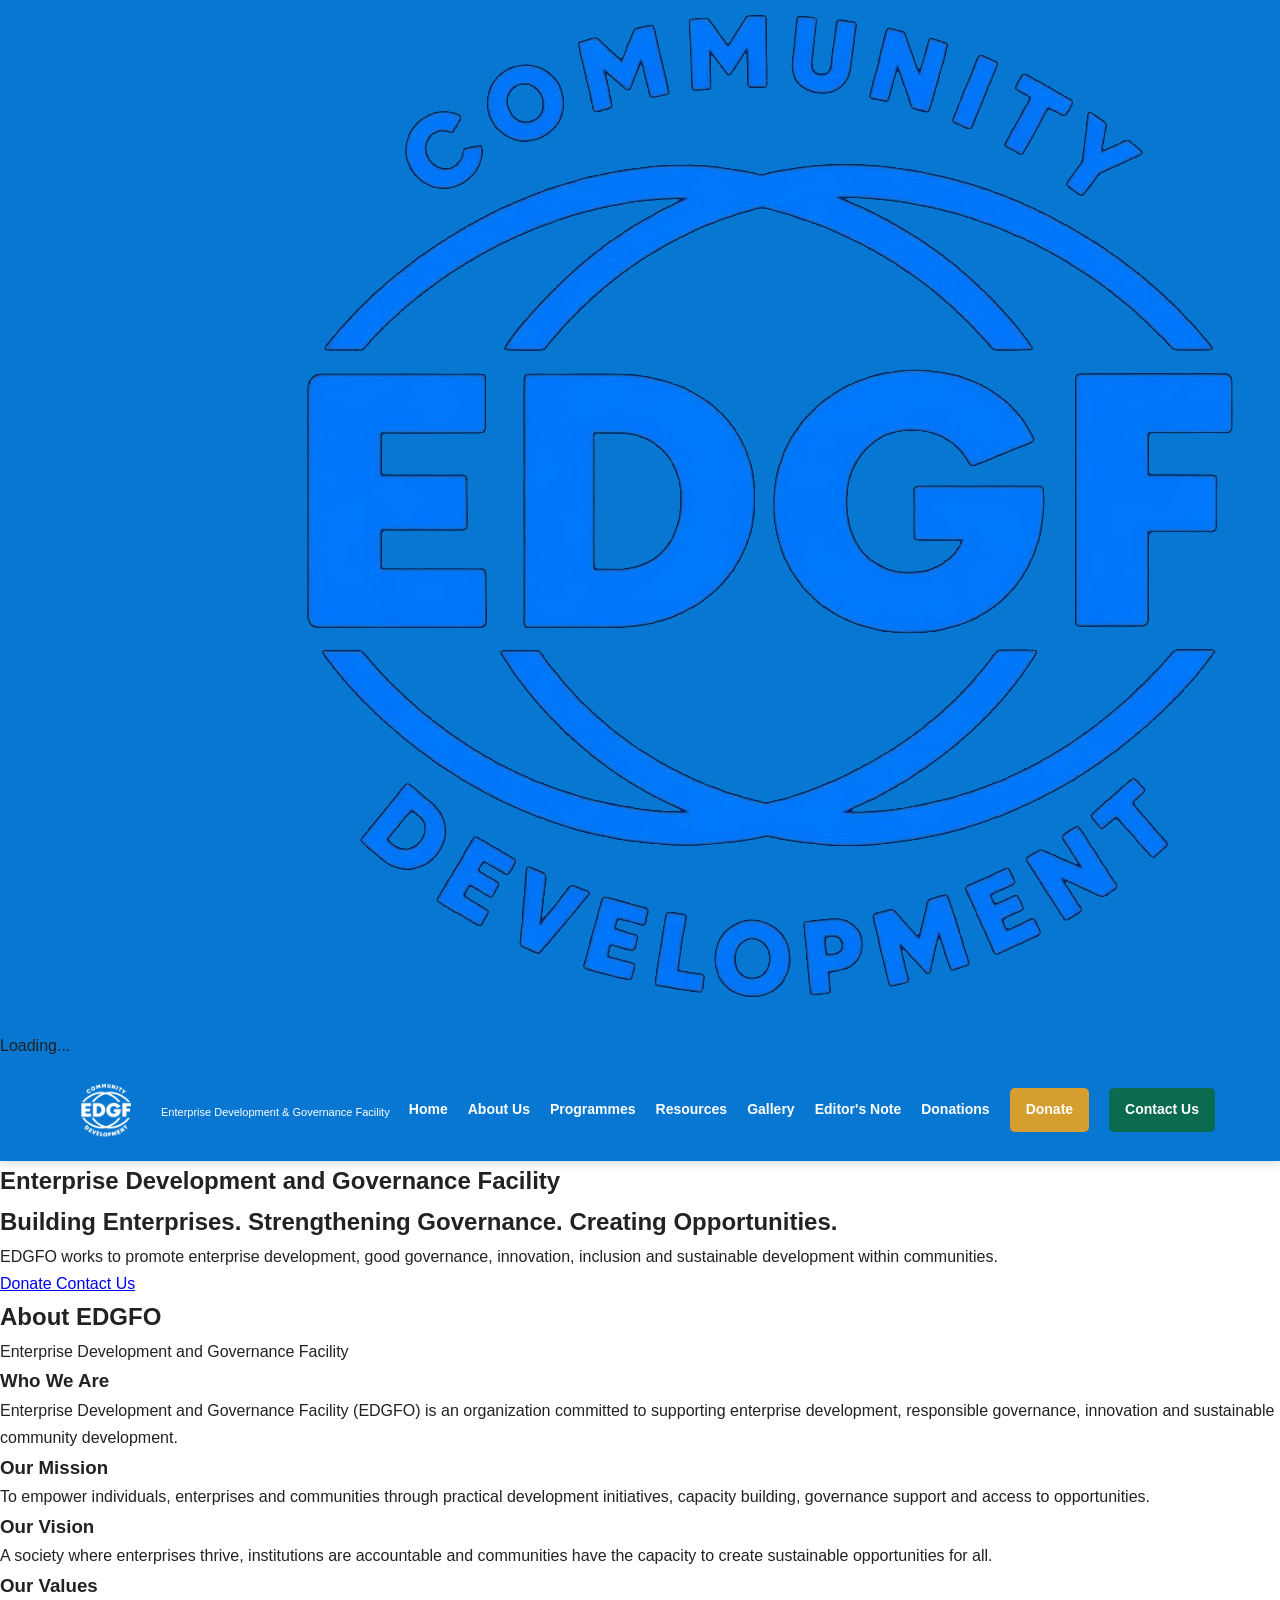
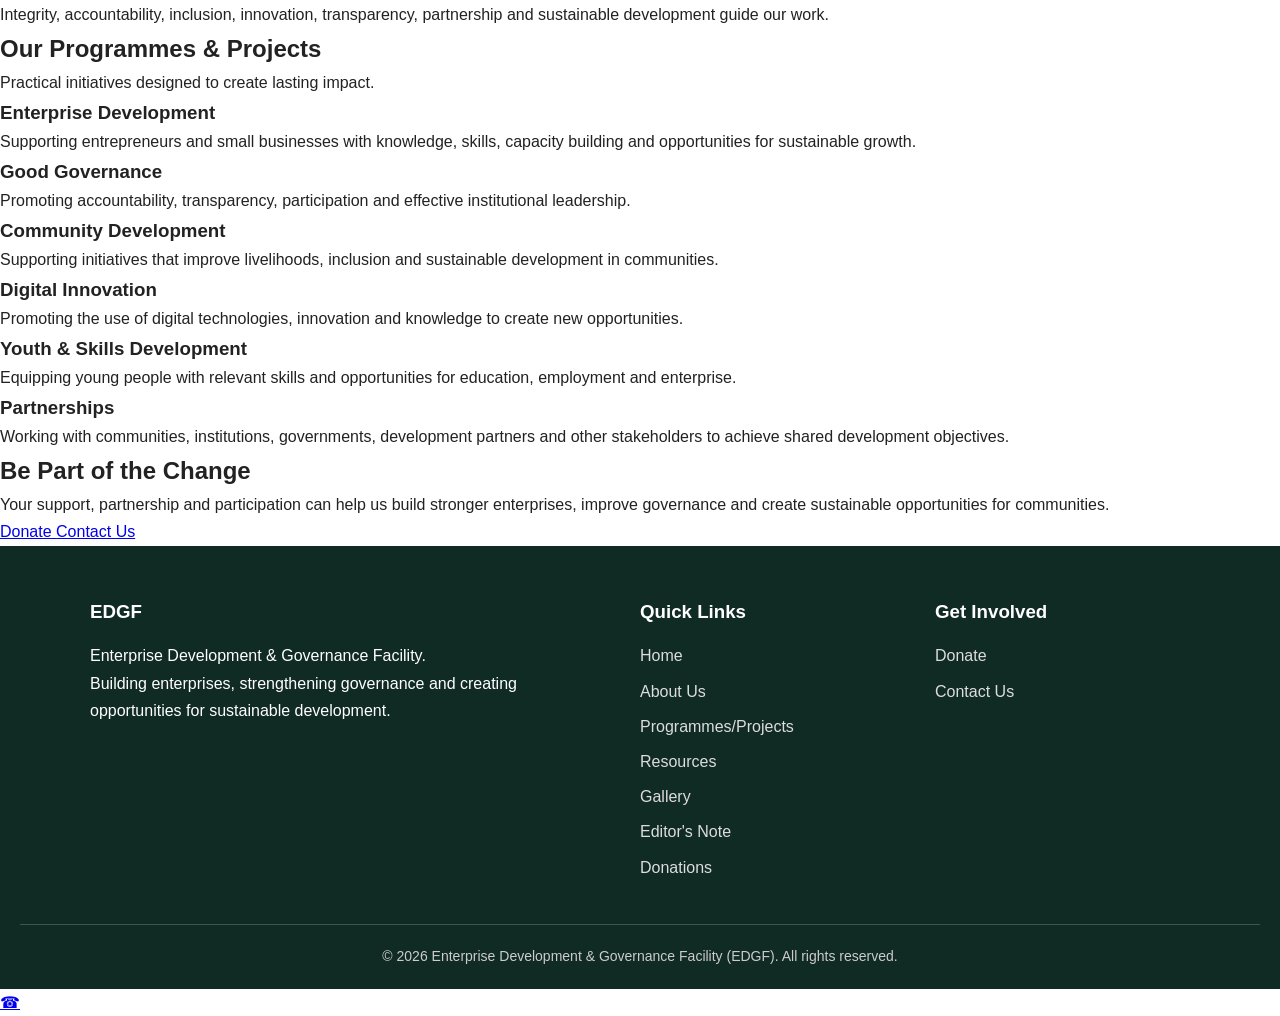
==== commit 9805e8fe: "Update index.html" ====
--- a/index.html
+++ b/index.html
@@ -8,10 +8,10 @@
     <meta name="viewport"
           content="width=device-width, initial-scale=1.0">
 
-    <title>Enterprise Development & Governance Facility | EDGF</title>
+    <title>Enterprise Development and Governance Facility | EDGFO</title>
 
     <meta name="description"
-          content="Enterprise Development & Governance Facility - promoting enterprise development, good governance, innovation and sustainable community development.">
+          content="Enterprise Development and Governance Facility - promoting enterprise development, good governance, innovation and sustainable community development.">
 
     <link rel="stylesheet" href="style.css">
 
@@ -37,7 +37,7 @@
     <div class="hero-content">
 
         <h1>
-            Enterprise Development & Governance Facility
+            Enterprise Development and Governance Facility
         </h1>
 
         <h2>
@@ -45,7 +45,7 @@
         </h2>
 
         <p>
-            EDGF works to promote enterprise development, good governance,
+            EDGFO works to promote enterprise development, good governance,
             innovation, inclusion and sustainable development within communities.
         </p>
 
@@ -79,11 +79,11 @@
         <div class="section-title">
 
             <h2>
-                About EDGF
+                About EDGFO
             </h2>
 
             <p>
-                Enterprise Development & Governance Facility
+                Enterprise Development and Governance Facility
             </p>
 
         </div>
@@ -99,7 +99,7 @@
                 </h3>
 
                 <p>
-                    Enterprise Development & Governance Facility (EDGF)
+                    Enterprise Development and Governance Facility (EDGFO)
                     is an organization committed to supporting enterprise
                     development, responsible governance, innovation and
                     sustainable community development.
@@ -110,4 +110,239 @@
 
             <div class="about-card">
 
-               
+                <h3>
+                    Our Mission
+                </h3>
+
+                <p>
+                    To empower individuals, enterprises and communities
+                    through practical development initiatives, capacity
+                    building, governance support and access to opportunities.
+                </p>
+
+            </div>
+
+
+            <div class="about-card">
+
+                <h3>
+                    Our Vision
+                </h3>
+
+                <p>
+                    A society where enterprises thrive, institutions are
+                    accountable and communities have the capacity to create
+                    sustainable opportunities for all.
+                </p>
+
+            </div>
+
+
+            <div class="about-card">
+
+                <h3>
+                    Our Values
+                </h3>
+
+                <p>
+                    Integrity, accountability, inclusion, innovation,
+                    transparency, partnership and sustainable development
+                    guide our work.
+                </p>
+
+            </div>
+
+
+        </div>
+
+    </div>
+
+</section>
+
+
+<!-- =========================
+     PROGRAMMES
+========================= -->
+
+<section>
+
+    <div class="container">
+
+        <div class="section-title">
+
+            <h2>
+                Our Programmes & Projects
+            </h2>
+
+            <p>
+                Practical initiatives designed to create lasting impact.
+            </p>
+
+        </div>
+
+
+        <div class="programmes-grid">
+
+
+            <div class="programme-card">
+
+                <h3>
+                    Enterprise Development
+                </h3>
+
+                <p>
+                    Supporting entrepreneurs and small businesses with
+                    knowledge, skills, capacity building and opportunities
+                    for sustainable growth.
+                </p>
+
+            </div>
+
+
+            <div class="programme-card">
+
+                <h3>
+                    Good Governance
+                </h3>
+
+                <p>
+                    Promoting accountability, transparency, participation
+                    and effective institutional leadership.
+                </p>
+
+            </div>
+
+
+            <div class="programme-card">
+
+                <h3>
+                    Community Development
+                </h3>
+
+                <p>
+                    Supporting initiatives that improve livelihoods,
+                    inclusion and sustainable development in communities.
+                </p>
+
+            </div>
+
+
+            <div class="programme-card">
+
+                <h3>
+                    Digital Innovation
+                </h3>
+
+                <p>
+                    Promoting the use of digital technologies, innovation
+                    and knowledge to create new opportunities.
+                </p>
+
+            </div>
+
+
+            <div class="programme-card">
+
+                <h3>
+                    Youth & Skills Development
+                </h3>
+
+                <p>
+                    Equipping young people with relevant skills and
+                    opportunities for education, employment and enterprise.
+                </p>
+
+            </div>
+
+
+            <div class="programme-card">
+
+                <h3>
+                    Partnerships
+                </h3>
+
+                <p>
+                    Working with communities, institutions, governments,
+                    development partners and other stakeholders to achieve
+                    shared development objectives.
+                </p>
+
+            </div>
+
+
+        </div>
+
+    </div>
+
+</section>
+
+
+<!-- =========================
+     CALL TO ACTION
+========================= -->
+
+<section class="cta-section">
+
+    <div class="container">
+
+        <h2>
+            Be Part of the Change
+        </h2>
+
+        <p>
+            Your support, partnership and participation can help us build
+            stronger enterprises, improve governance and create sustainable
+            opportunities for communities.
+        </p>
+
+
+        <div class="hero-buttons">
+
+            <a href="donations.html"
+               class="hero-donate">
+                Donate
+            </a>
+
+            <a href="contact.html"
+               class="hero-contact">
+                Contact Us
+            </a>
+
+        </div>
+
+    </div>
+
+</section>
+
+
+<!-- =========================
+     CENTRAL FOOTER
+========================= -->
+
+<div id="footer-placeholder"></div>
+
+
+<!-- =========================
+     WHATSAPP
+========================= -->
+
+<a
+    class="whatsapp"
+    href="https://wa.me/"
+    target="_blank"
+    rel="noopener noreferrer"
+    aria-label="Contact EDGFO on WhatsApp">
+    ☎
+</a>
+
+
+<!-- =========================
+     JAVASCRIPT
+========================= -->
+
+<script src="script.js"></script>
+
+
+</body>
+
+</html>
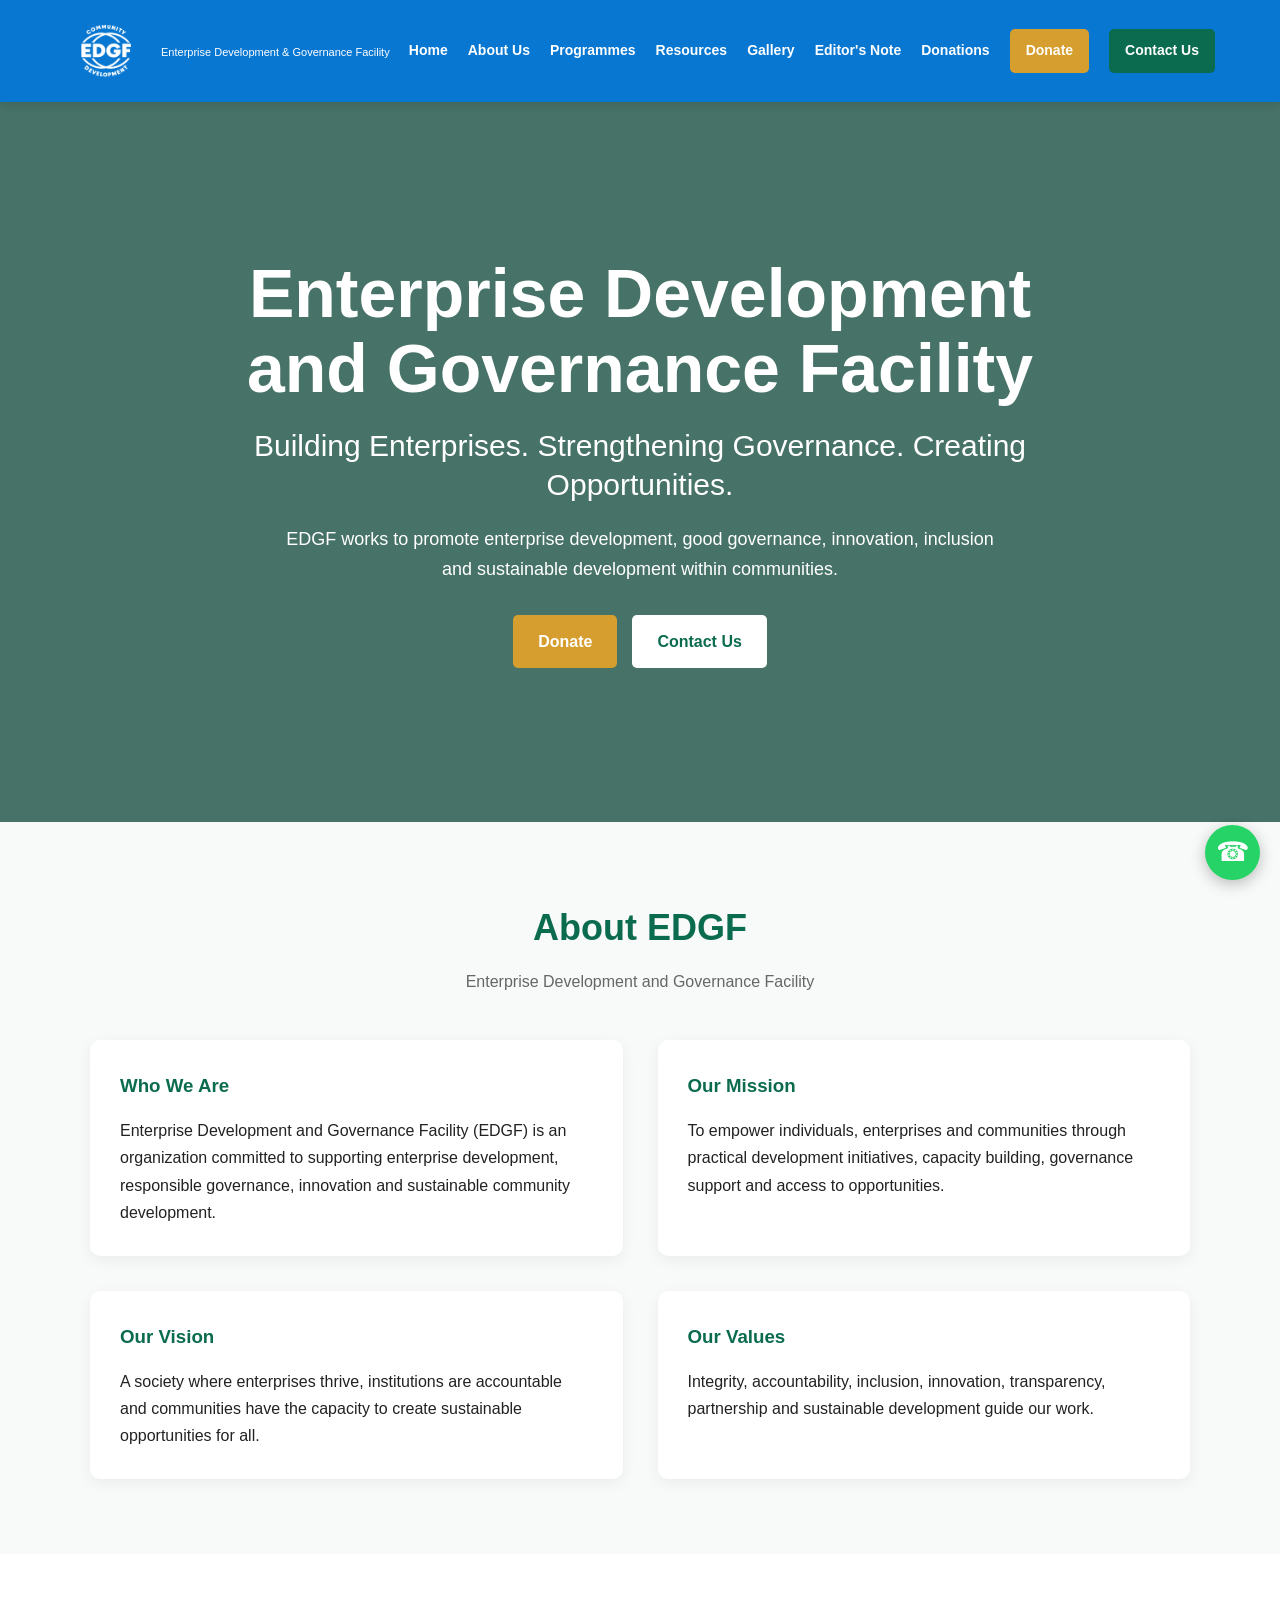
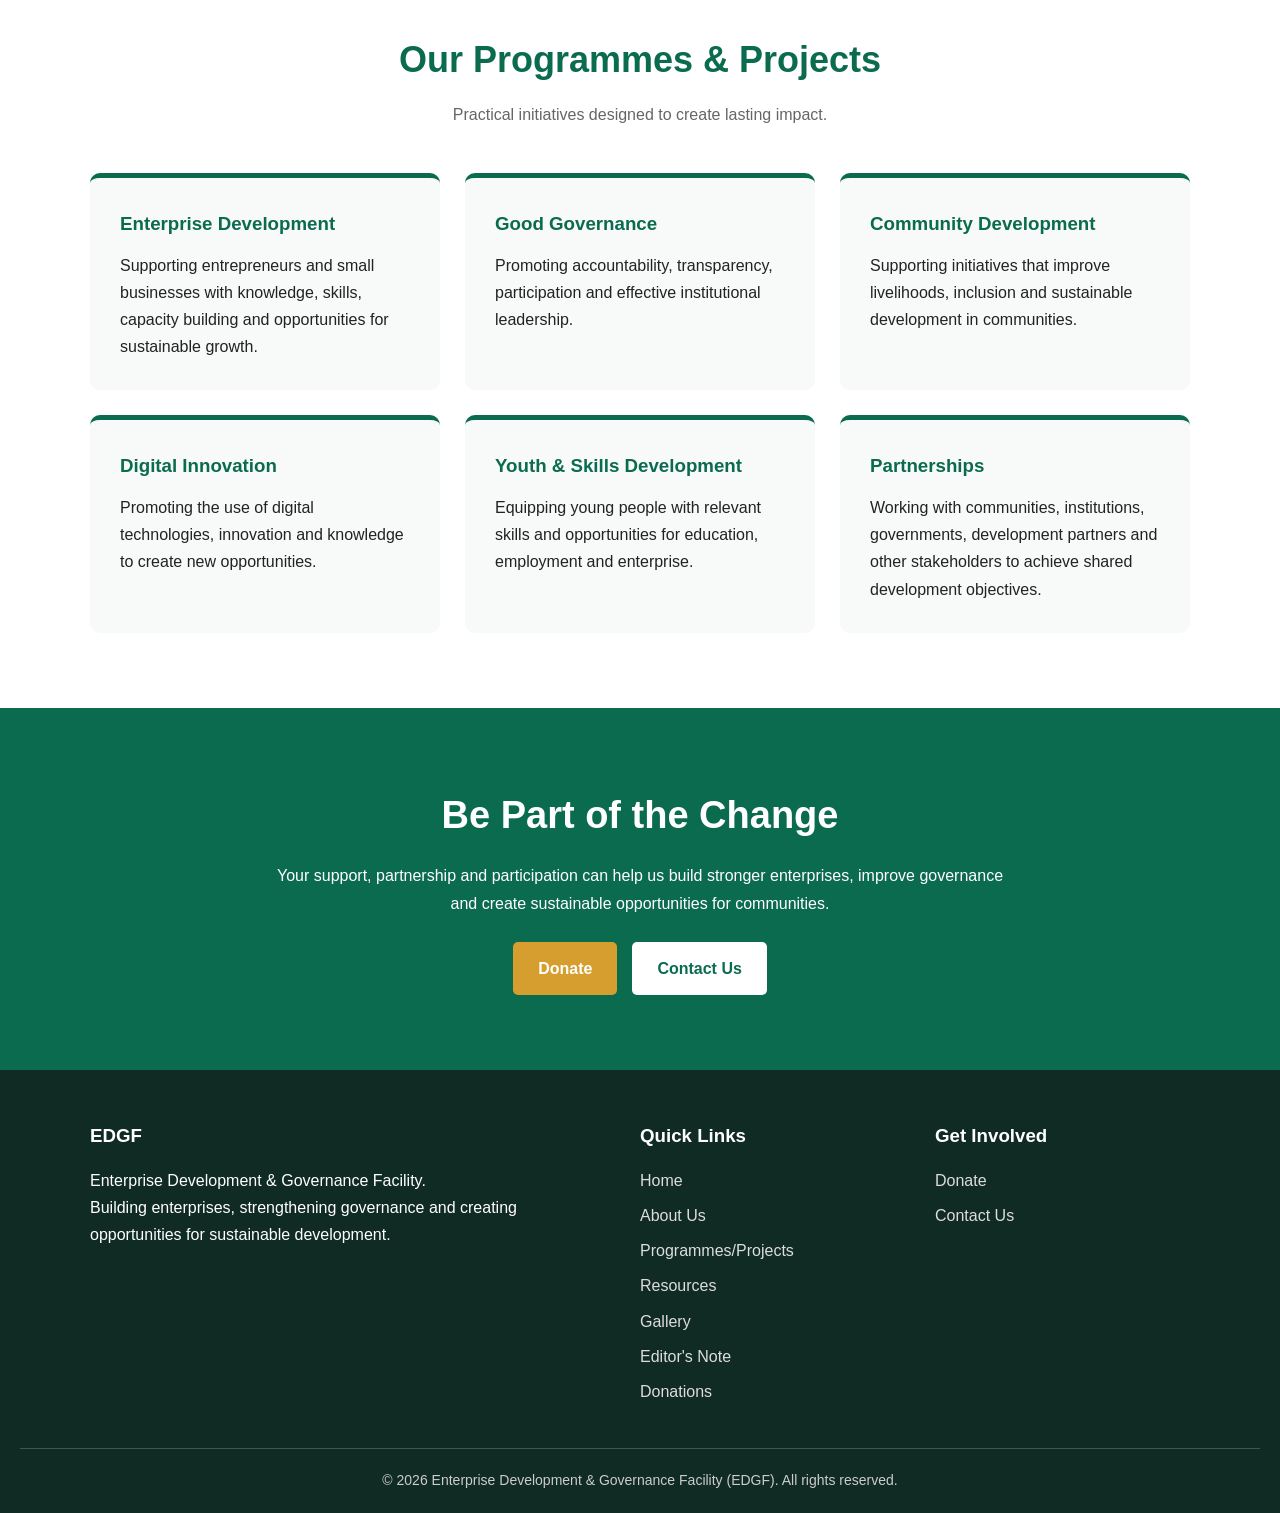
==== commit 3c70d341: "Update index.html" ====
--- a/index.html
+++ b/index.html
@@ -8,7 +8,7 @@
     <meta name="viewport"
           content="width=device-width, initial-scale=1.0">
 
-    <title>Enterprise Development and Governance Facility | EDGFO</title>
+    <title>Enterprise Development and Governance Facility | EDGF</title>
 
     <meta name="description"
           content="Enterprise Development and Governance Facility - promoting enterprise development, good governance, innovation and sustainable community development.">
@@ -45,7 +45,7 @@
         </h2>
 
         <p>
-            EDGFO works to promote enterprise development, good governance,
+            EDGF works to promote enterprise development, good governance,
             innovation, inclusion and sustainable development within communities.
         </p>
 
@@ -79,7 +79,7 @@
         <div class="section-title">
 
             <h2>
-                About EDGFO
+                About EDGF
             </h2>
 
             <p>
@@ -99,7 +99,7 @@
                 </h3>
 
                 <p>
-                    Enterprise Development and Governance Facility (EDGFO)
+                    Enterprise Development and Governance Facility (EDGF)
                     is an organization committed to supporting enterprise
                     development, responsible governance, innovation and
                     sustainable community development.
@@ -331,7 +331,7 @@
     href="https://wa.me/"
     target="_blank"
     rel="noopener noreferrer"
-    aria-label="Contact EDGFO on WhatsApp">
+    aria-label="Contact EDGF on WhatsApp">
     ☎
 </a>
 
--- a/style.css
+++ b/style.css
@@ -33,6 +33,7 @@
 }
 
 .header-container {
+    width: 100%;
     max-width: 1200px;
     margin: auto;
     padding: 10px 25px;
@@ -48,13 +49,12 @@
     display: flex;
     align-items: center;
     gap: 14px;
-
     flex-shrink: 0;
 }
 
 
 /* =========================
-   ACTUAL EDGF LOGO
+   EDGF LOGO
 ========================= */
 
 .site-logo {
@@ -68,34 +68,30 @@
     object-position: center;
 
     display: block;
-
     flex-shrink: 0;
 
-    /* MAKE THE LOGO WHITE */
+    /* Makes the EDGF logo white */
     filter: brightness(0) invert(1);
 }
 
 
 /* =========================
-   EDGF BRAND
+   BRAND NAME
 ========================= */
 
 .brand {
     font-size: 20px;
     font-weight: bold;
     color: #ffffff;
-
     line-height: 1.3;
 }
 
 .brand span {
     display: block;
-
     margin-top: 3px;
 
     font-size: 11px;
     font-weight: normal;
-
     color: #ffffff;
 }
 
@@ -112,13 +108,12 @@
 
 nav a {
     text-decoration: none;
-
     color: #ffffff;
 
     font-weight: 600;
     font-size: 14px;
 
-    transition: 0.3s ease;
+    transition: color 0.3s ease;
 }
 
 nav a:hover {
@@ -132,9 +127,7 @@
 
 .cta {
     padding: 10px 16px;
-
     border-radius: 5px;
-
     color: #ffffff !important;
 }
 
@@ -171,6 +164,209 @@
 
 
 /* =========================
+   HERO
+========================= */
+
+.hero {
+    min-height: 80vh;
+
+    background:
+        linear-gradient(
+            rgba(0,60,45,0.72),
+            rgba(0,60,45,0.72)
+        ),
+        url("https://images.unsplash.com/photo-1529156069898-49953e39b3ac?auto=format&fit=crop&w=1600&q=80")
+        center / cover no-repeat;
+
+    display: flex;
+    align-items: center;
+
+    text-align: center;
+    color: #ffffff;
+
+    padding: 70px 20px;
+}
+
+.hero-content {
+    width: 100%;
+    max-width: 850px;
+    margin: auto;
+}
+
+.hero h1 {
+    font-size: clamp(38px, 6vw, 68px);
+    line-height: 1.1;
+    margin-bottom: 20px;
+}
+
+.hero h2 {
+    font-size: clamp(20px, 3vw, 30px);
+    font-weight: normal;
+    line-height: 1.3;
+    margin-bottom: 20px;
+}
+
+.hero p {
+    font-size: 18px;
+    max-width: 720px;
+    margin: 0 auto 30px;
+}
+
+.hero-buttons {
+    display: flex;
+    justify-content: center;
+    align-items: center;
+
+    gap: 15px;
+    flex-wrap: wrap;
+}
+
+.hero-buttons a {
+    display: inline-block;
+
+    padding: 13px 25px;
+
+    border-radius: 5px;
+
+    text-decoration: none;
+    font-weight: bold;
+}
+
+.hero-donate {
+    background: #d69e2e;
+    color: #ffffff;
+}
+
+.hero-contact {
+    background: #ffffff;
+    color: #0b6b4f;
+}
+
+
+/* =========================
+   GENERAL SECTIONS
+========================= */
+
+section {
+    padding: 75px 20px;
+}
+
+.container {
+    width: 100%;
+    max-width: 1100px;
+    margin: auto;
+}
+
+.section-title {
+    text-align: center;
+    margin-bottom: 45px;
+}
+
+.section-title h2 {
+    font-size: 36px;
+    color: #0b6b4f;
+    margin-bottom: 10px;
+}
+
+.section-title p {
+    color: #666666;
+}
+
+
+/* =========================
+   ABOUT
+========================= */
+
+.about {
+    background: #f7faf9;
+}
+
+.about-grid {
+    display: grid;
+
+    grid-template-columns: repeat(2, 1fr);
+
+    gap: 35px;
+}
+
+.about-card {
+    background: #ffffff;
+
+    padding: 30px;
+
+    border-radius: 10px;
+
+    box-shadow:
+        0 4px 15px rgba(0,0,0,0.06);
+}
+
+.about-card h3 {
+    color: #0b6b4f;
+    margin-bottom: 15px;
+}
+
+
+/* =========================
+   PROGRAMMES
+========================= */
+
+.programmes-grid {
+    display: grid;
+
+    grid-template-columns: repeat(3, 1fr);
+
+    gap: 25px;
+}
+
+.programme-card {
+    padding: 30px;
+
+    border-radius: 10px;
+
+    background: #f7faf9;
+
+    border-top: 5px solid #0b6b4f;
+
+    transition:
+        transform 0.3s ease,
+        box-shadow 0.3s ease;
+}
+
+.programme-card:hover {
+    transform: translateY(-5px);
+
+    box-shadow:
+        0 8px 20px rgba(0,0,0,0.08);
+}
+
+.programme-card h3 {
+    color: #0b6b4f;
+    margin-bottom: 12px;
+}
+
+
+/* =========================
+   CALL TO ACTION
+========================= */
+
+.cta-section {
+    background: #0b6b4f;
+    color: #ffffff;
+    text-align: center;
+}
+
+.cta-section h2 {
+    font-size: 38px;
+    margin-bottom: 15px;
+}
+
+.cta-section p {
+    max-width: 750px;
+    margin: 0 auto 25px;
+}
+
+
+/* =========================
    CENTRAL FOOTER
 ========================= */
 
@@ -182,6 +378,7 @@
 }
 
 .footer-grid {
+    width: 100%;
     max-width: 1100px;
     margin: auto;
 
@@ -213,7 +410,8 @@
 .copyright {
     text-align: center;
 
-    border-top: 1px solid rgba(255,255,255,0.2);
+    border-top:
+        1px solid rgba(255,255,255,0.2);
 
     margin-top: 35px;
 
@@ -226,40 +424,66 @@
 
 
 /* =========================
+   WHATSAPP
+========================= */
+
+.whatsapp {
+    position: fixed;
+
+    right: 20px;
+    bottom: 20px;
+
+    width: 55px;
+    height: 55px;
+
+    border-radius: 50%;
+
+    background: #25D366;
+    color: #ffffff;
+
+    display: flex;
+    align-items: center;
+    justify-content: center;
+
+    text-decoration: none;
+
+    font-size: 27px;
+
+    z-index: 2000;
+
+    box-shadow:
+        0 4px 15px rgba(0,0,0,0.25);
+}
+
+
+/* =========================
    TABLET / MOBILE
 ========================= */
 
 @media (max-width: 850px) {
 
-    header {
-        width: 100%;
-        position: sticky;
-        top: 0;
-        z-index: 1000;
-    }
+    /* HEADER */
 
     .header-container {
         width: 100%;
+
         min-height: 80px;
+
         padding: 8px 15px;
+
         position: relative;
-
-        display: flex;
-        align-items: center;
-        justify-content: space-between;
-    }
-
-
-    /* =========================
-       MOBILE LOGO
-    ========================= */
+    }
+
+
+    /* LOGO AREA */
 
     .logo-area {
-        display: flex;
-        align-items: center;
         gap: 10px;
         min-width: 0;
     }
+
+
+    /* LOGO */
 
     .site-logo {
         width: 62px;
@@ -267,26 +491,13 @@
 
         min-width: 62px;
         min-height: 62px;
-
-        object-fit: contain;
-        object-position: center;
-
-        display: block;
-
-        filter: brightness(0) invert(1);
-
-        flex-shrink: 0;
-    }
-
-
-    /* =========================
-       ORGANIZATION NAME
-    ========================= */
+    }
+
+
+    /* BRAND */
 
     .brand {
         font-size: 13px;
-        font-weight: bold;
-        color: #ffffff;
 
         line-height: 1.25;
 
@@ -294,43 +505,26 @@
     }
 
     .brand span {
-        display: block;
-
         font-size: 9px;
-        font-weight: normal;
-
-        color: #ffffff;
 
         line-height: 1.25;
     }
 
 
-    /* =========================
-       HAMBURGER
-    ========================= */
+    /* HAMBURGER */
 
     .menu-toggle {
         display: block;
 
         font-size: 28px;
-        line-height: 1;
-
-        color: #ffffff;
-
-        background: transparent;
-        border: none;
 
         padding: 8px;
 
-        cursor: pointer;
-
         flex-shrink: 0;
     }
 
 
-    /* =========================
-       MOBILE NAVIGATION
-    ========================= */
+    /* MOBILE NAVIGATION */
 
     nav {
         display: none;
@@ -352,7 +546,8 @@
 
         gap: 0;
 
-        box-shadow: 0 5px 15px rgba(0,0,0,0.2);
+        box-shadow:
+            0 5px 15px rgba(0,0,0,0.2);
 
         z-index: 1100;
     }
@@ -384,24 +579,48 @@
     }
 
 
-    /* =========================
-       COMPACT DONATE & CONTACT
-    ========================= */
+    /* COMPACT BUTTONS */
 
     nav a.cta {
         padding: 7px 10px;
     }
 
 
-    /* =========================
-       FOOTER
-    ========================= */
+    /* ABOUT */
+
+    .about-grid {
+        grid-template-columns: 1fr;
+    }
+
+
+    /* PROGRAMMES */
+
+    .programmes-grid {
+        grid-template-columns: 1fr;
+    }
+
+
+    /* FOOTER */
 
     .footer-grid {
         grid-template-columns: 1fr;
+
         text-align: center;
     }
 
+
+    /* HERO */
+
+    .hero {
+        min-height: 75vh;
+
+        padding:
+            60px 20px;
+    }
+
+    .hero p {
+        font-size: 16px;
+    }
 }
 
 
@@ -413,8 +632,12 @@
 
     .header-container {
         min-height: 72px;
+
         padding: 6px 10px;
     }
+
+
+    /* LOGO */
 
     .site-logo {
         width: 55px;
@@ -424,8 +647,12 @@
         min-height: 55px;
     }
 
+
+    /* BRAND */
+
     .brand {
         font-size: 12px;
+
         max-width: 190px;
     }
 
@@ -433,20 +660,20 @@
         font-size: 8px;
     }
 
+
+    /* HAMBURGER */
+
     .menu-toggle {
         font-size: 27px;
+
         padding: 6px;
     }
 
 
-    /* =========================
-       SMALL PHONE MENU
-    ========================= */
+    /* MOBILE MENU */
 
     nav {
         padding: 6px 12px;
-
-        gap: 0;
     }
 
     nav a {
@@ -461,4 +688,45 @@
         padding: 6px 10px;
     }
 
-}
+
+    /* HERO */
+
+    .hero {
+        min-height: 70vh;
+
+        padding:
+            50px 15px;
+    }
+
+    .hero h1 {
+        font-size: 36px;
+    }
+
+    .hero h2 {
+        font-size: 20px;
+    }
+
+
+    /* SECTIONS */
+
+    section {
+        padding: 55px 15px;
+    }
+
+    .section-title h2 {
+        font-size: 30px;
+    }
+
+
+    /* WHATSAPP */
+
+    .whatsapp {
+        width: 50px;
+        height: 50px;
+
+        right: 15px;
+        bottom: 15px;
+
+        font-size: 24px;
+    }
+}
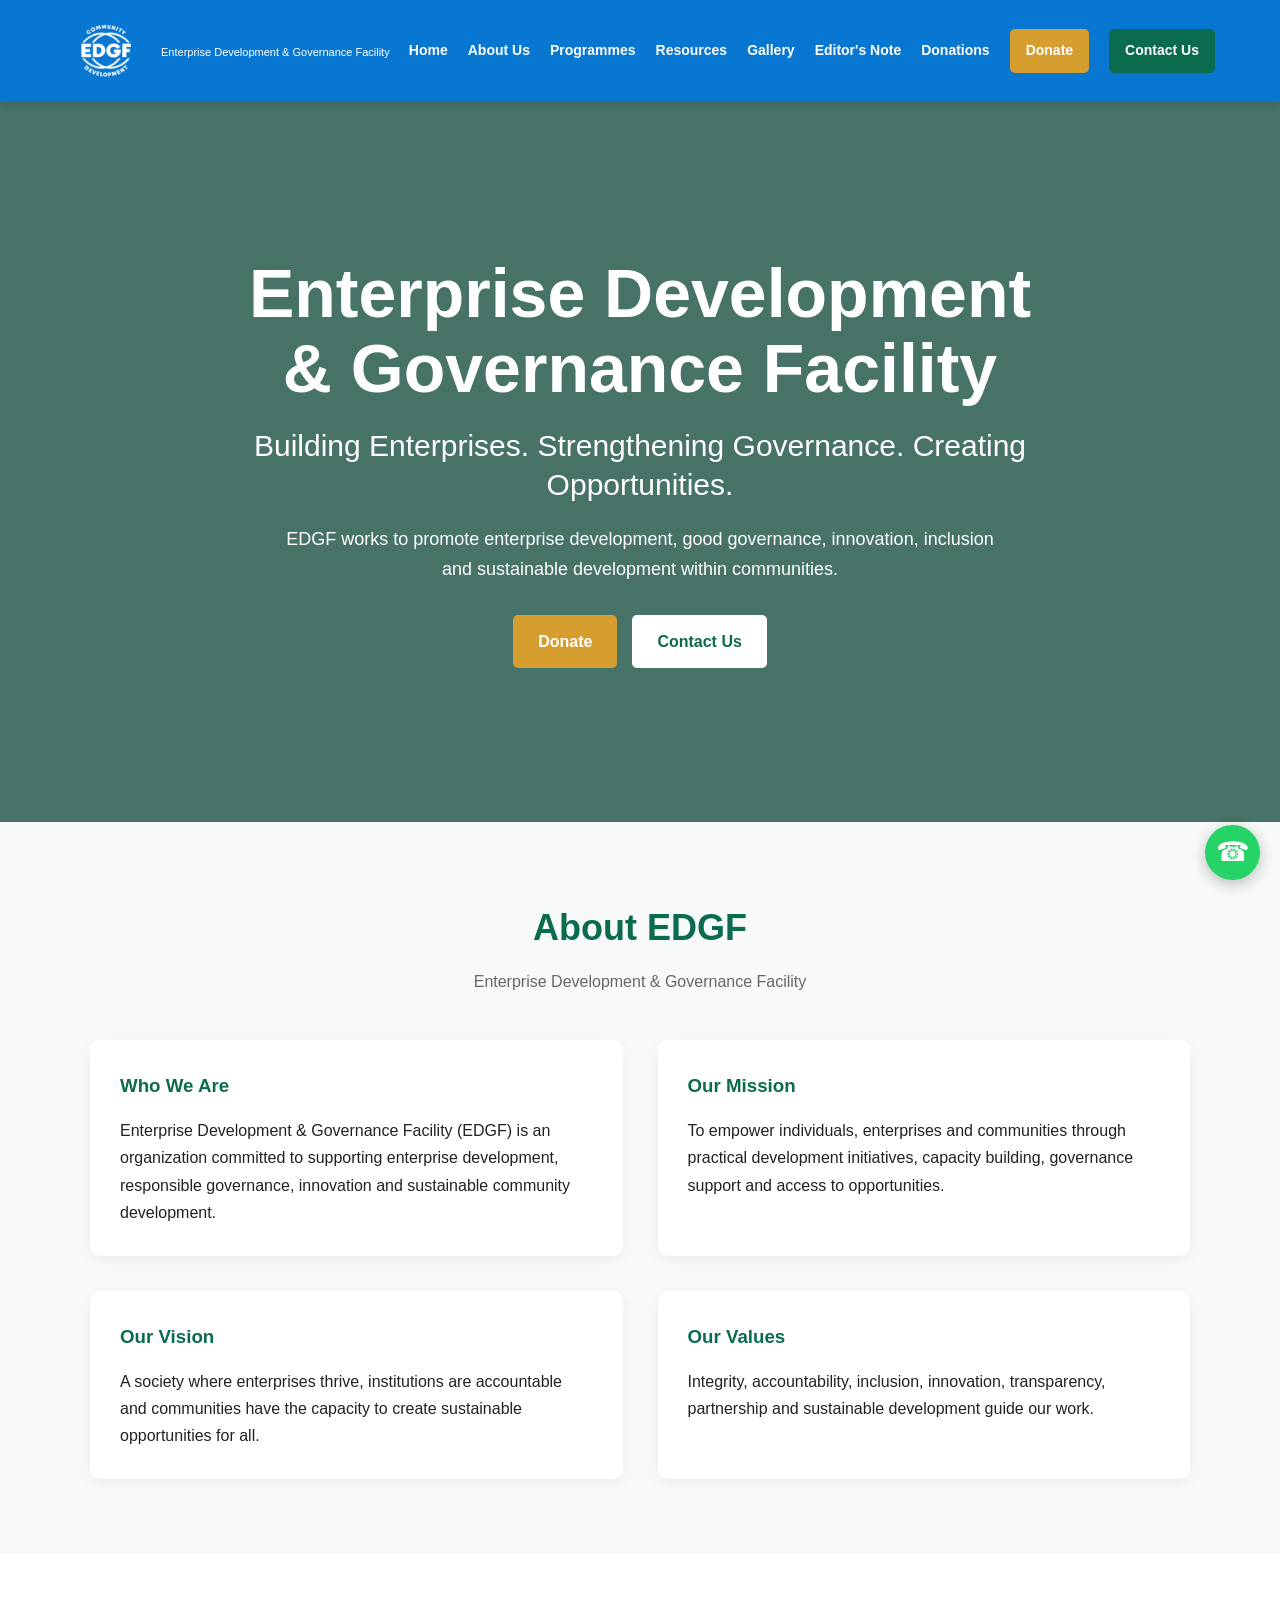
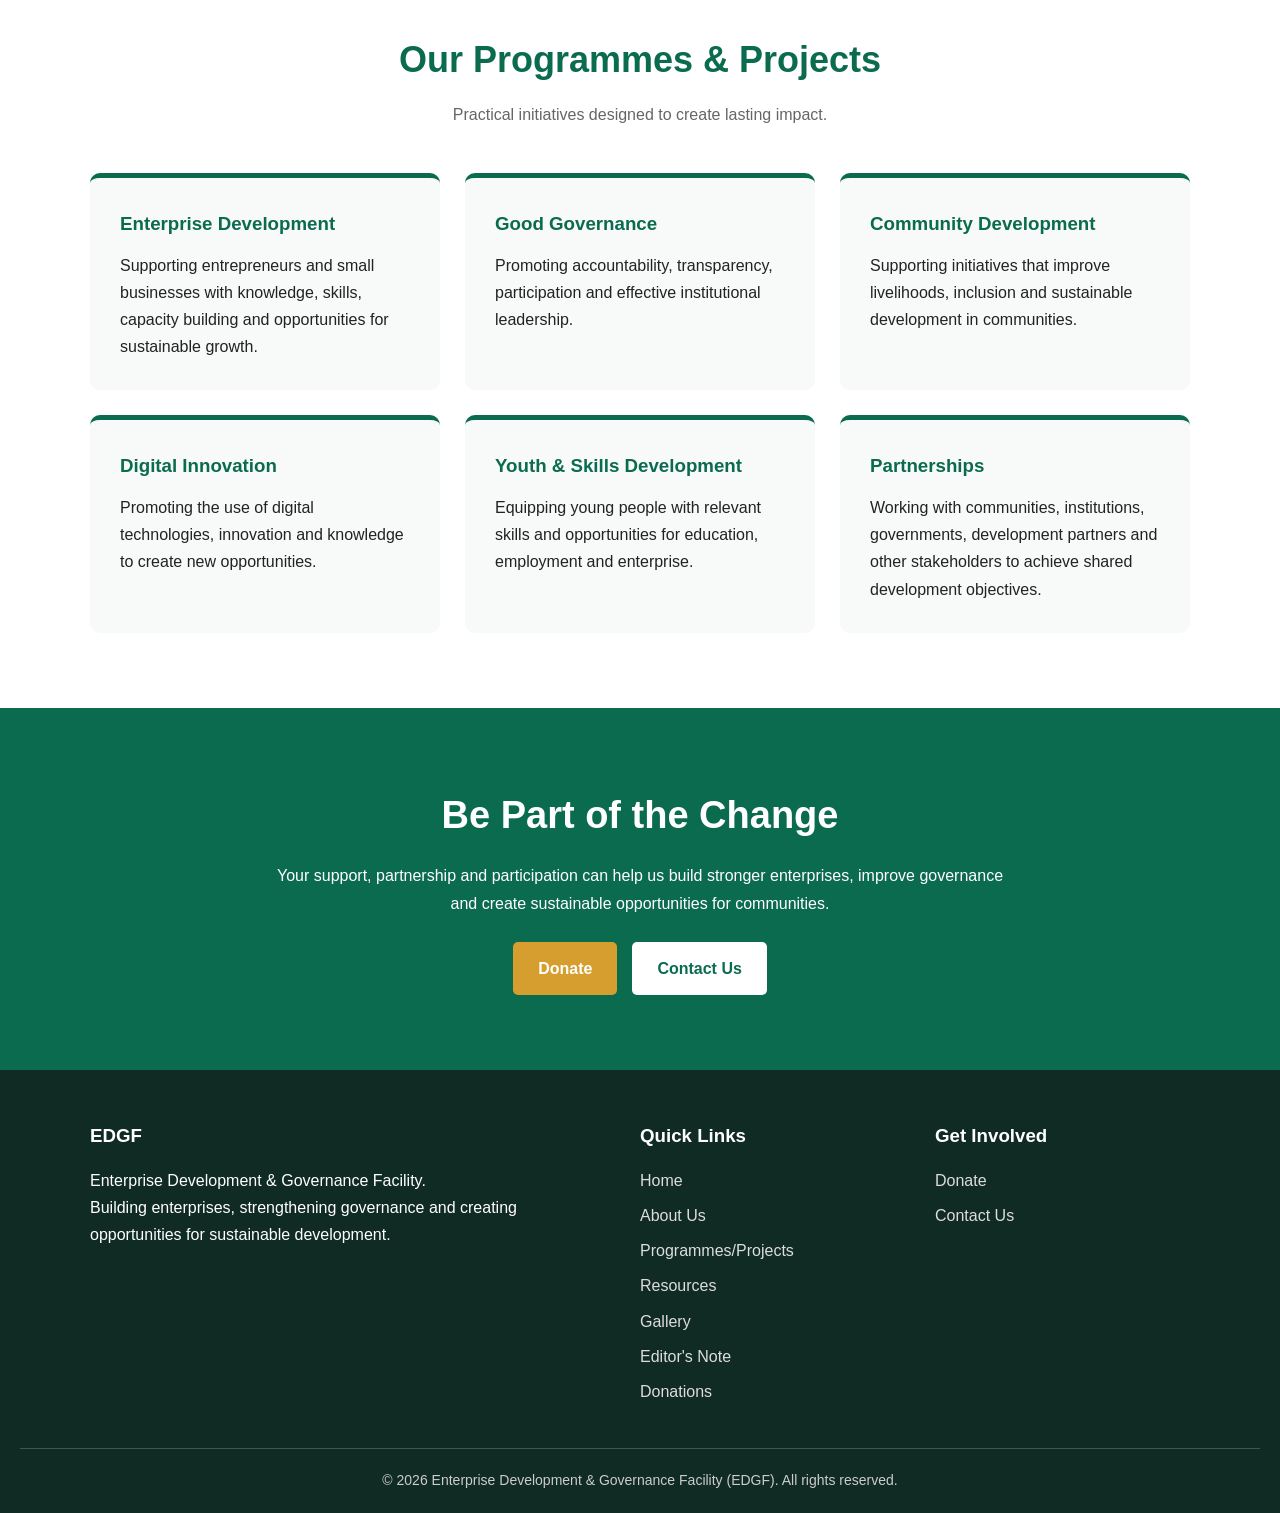
==== commit aaff5a62: "Update index.html" ====
--- a/index.html
+++ b/index.html
@@ -8,10 +8,10 @@
     <meta name="viewport"
           content="width=device-width, initial-scale=1.0">
 
-    <title>Enterprise Development and Governance Facility | EDGF</title>
+    <title>Enterprise Development & Governance Facility | EDGF</title>
 
     <meta name="description"
-          content="Enterprise Development and Governance Facility - promoting enterprise development, good governance, innovation and sustainable community development.">
+          content="Enterprise Development & Governance Facility - promoting enterprise development, good governance, innovation and sustainable community development.">
 
     <link rel="stylesheet" href="style.css">
 
@@ -37,7 +37,7 @@
     <div class="hero-content">
 
         <h1>
-            Enterprise Development and Governance Facility
+            Enterprise Development & Governance Facility
         </h1>
 
         <h2>
@@ -51,13 +51,15 @@
 
         <div class="hero-buttons">
 
-            <a href="donations.html"
-               class="hero-donate">
+            <a
+                href="donations.html"
+                class="hero-donate">
                 Donate
             </a>
 
-            <a href="contact.html"
-               class="hero-contact">
+            <a
+                href="contact.html"
+                class="hero-contact">
                 Contact Us
             </a>
 
@@ -83,7 +85,7 @@
             </h2>
 
             <p>
-                Enterprise Development and Governance Facility
+                Enterprise Development & Governance Facility
             </p>
 
         </div>
@@ -92,6 +94,8 @@
         <div class="about-grid">
 
 
+            <!-- WHO WE ARE -->
+
             <div class="about-card">
 
                 <h3>
@@ -99,7 +103,7 @@
                 </h3>
 
                 <p>
-                    Enterprise Development and Governance Facility (EDGF)
+                    Enterprise Development & Governance Facility (EDGF)
                     is an organization committed to supporting enterprise
                     development, responsible governance, innovation and
                     sustainable community development.
@@ -108,6 +112,8 @@
             </div>
 
 
+            <!-- MISSION -->
+
             <div class="about-card">
 
                 <h3>
@@ -123,6 +129,8 @@
             </div>
 
 
+            <!-- VISION -->
+
             <div class="about-card">
 
                 <h3>
@@ -138,6 +146,8 @@
             </div>
 
 
+            <!-- VALUES -->
+
             <div class="about-card">
 
                 <h3>
@@ -184,6 +194,8 @@
         <div class="programmes-grid">
 
 
+            <!-- ENTERPRISE DEVELOPMENT -->
+
             <div class="programme-card">
 
                 <h3>
@@ -199,6 +211,8 @@
             </div>
 
 
+            <!-- GOOD GOVERNANCE -->
+
             <div class="programme-card">
 
                 <h3>
@@ -213,6 +227,8 @@
             </div>
 
 
+            <!-- COMMUNITY DEVELOPMENT -->
+
             <div class="programme-card">
 
                 <h3>
@@ -227,6 +243,8 @@
             </div>
 
 
+            <!-- DIGITAL INNOVATION -->
+
             <div class="programme-card">
 
                 <h3>
@@ -241,6 +259,8 @@
             </div>
 
 
+            <!-- YOUTH DEVELOPMENT -->
+
             <div class="programme-card">
 
                 <h3>
@@ -254,6 +274,8 @@
 
             </div>
 
+
+            <!-- PARTNERSHIPS -->
 
             <div class="programme-card">
 
@@ -298,13 +320,15 @@
 
         <div class="hero-buttons">
 
-            <a href="donations.html"
-               class="hero-donate">
+            <a
+                href="donations.html"
+                class="hero-donate">
                 Donate
             </a>
 
-            <a href="contact.html"
-               class="hero-contact">
+            <a
+                href="contact.html"
+                class="hero-contact">
                 Contact Us
             </a>
 
@@ -337,7 +361,7 @@
 
 
 <!-- =========================
-     JAVASCRIPT
+     CENTRAL JAVASCRIPT
 ========================= -->
 
 <script src="script.js"></script>
